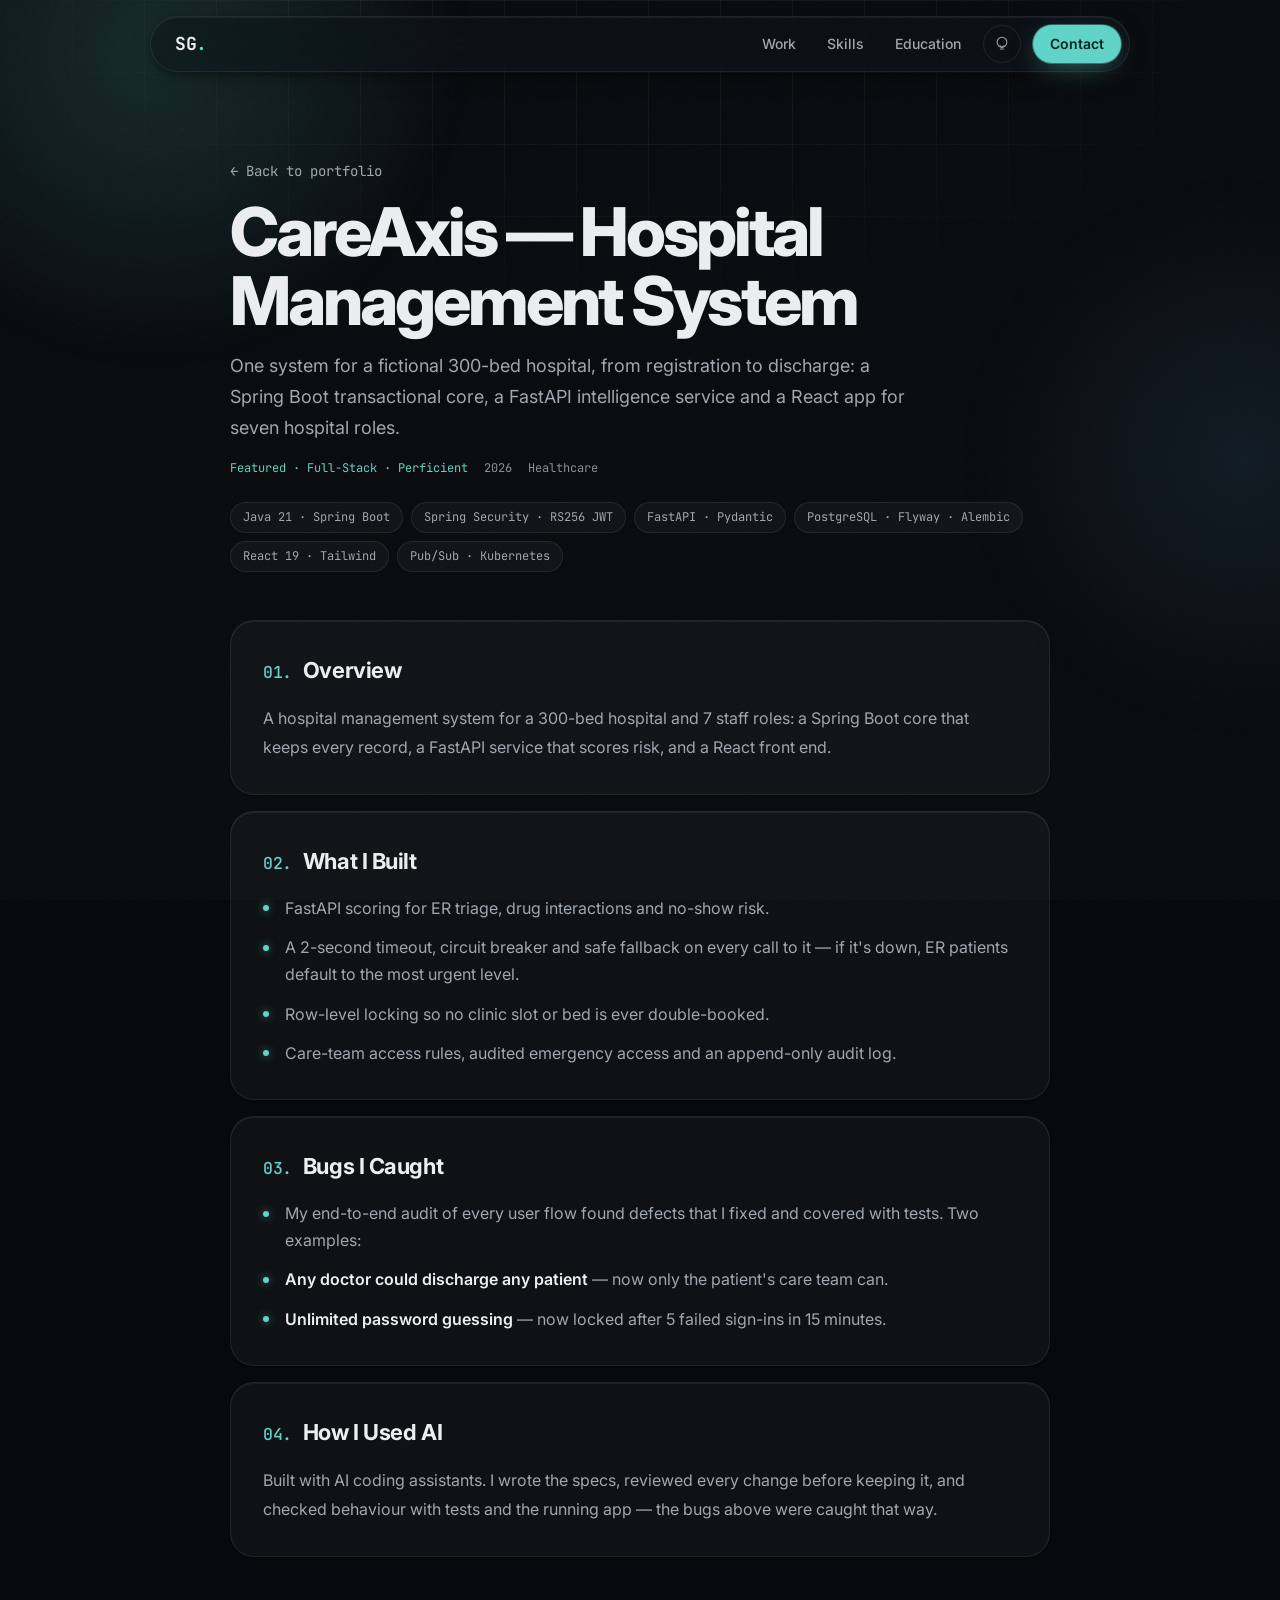
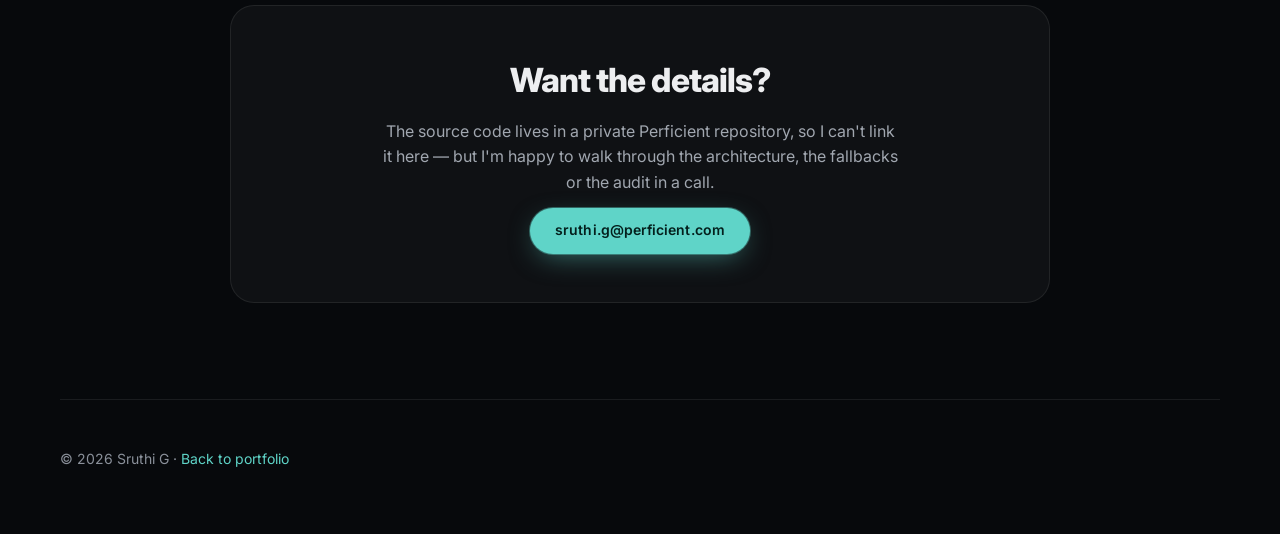
==== case-studies/careaxis.html @ d4acfead "Add files via upload" ====
<!DOCTYPE html>
<html lang="en">
<head>
  <meta charset="UTF-8" />
  <meta name="theme-color" content="#07090c" />
  <meta name="viewport" content="width=device-width, initial-scale=1.0" />
  <title>CareAxis Hospital Management System · Case Study · Sruthi G</title>
  <meta name="description" content="Case study: CareAxis, a hospital management system with a Spring Boot core, a FastAPI intelligence service and a React app for 7 hospital roles, built at Perficient." />
  <link rel="stylesheet" href="../style.css" />
  <link rel="icon" href="data:image/svg+xml,%3Csvg xmlns='http://www.w3.org/2000/svg' viewBox='0 0 64 64'%3E%3Crect width='64' height='64' rx='14' fill='%2307090c'/%3E%3Ctext x='50%25' y='56%25' text-anchor='middle' dominant-baseline='middle' font-family='monospace' font-weight='700' font-size='28' fill='%235fd4c8'%3ESG%3C/text%3E%3C/svg%3E" />
  <link rel="preconnect" href="https://fonts.googleapis.com" />
  <link rel="preconnect" href="https://fonts.gstatic.com" crossorigin />
  <link href="https://fonts.googleapis.com/css2?family=Inter:wght@400;500;600;700;800&family=JetBrains+Mono:wght@400;600&display=swap" rel="stylesheet" />
  <script>
    try {
      document.documentElement.dataset.theme = localStorage.getItem('theme') || 'dark';
    } catch (e) {
      document.documentElement.dataset.theme = 'dark';
    }
  </script>
</head>
<body>
  <a class="skip-link" href="#main">Skip to content</a>
  <div class="atmosphere" aria-hidden="true"><span class="shape shape-1"></span><span class="shape shape-2"></span><div class="grid-lines"></div></div>
  <div class="scroll-progress" id="scrollProgress"></div>
  <button class="to-top" id="toTop" aria-label="Back to top">↑</button>
  <header class="nav">
    <a class="nav-logo" href="../index.html">SG<span class="accent">.</span></a>
    <nav class="nav-links">
      <a href="../index.html#work">Work</a>
      <a href="../index.html#skills">Skills</a>
      <a href="../index.html#education">Education</a>
      <button class="theme-toggle" id="themeToggle" aria-label="Toggle light and dark mode" aria-pressed="false">
        <span class="halo" aria-hidden="true"></span>
        <svg class="bulb" viewBox="0 0 24 24" aria-hidden="true">
          <circle class="glass" cx="12" cy="9.5" r="6.5" />
          <path class="filament" d="M9.5 13.5c.2 1 .6 1.7 1 2.2h3c.4-.5.8-1.2 1-2.2" />
          <rect class="base" x="9.6" y="16" width="4.8" height="1.8" rx="0.6" />
          <rect class="base" x="9" y="18" width="6" height="1.6" rx="0.6" />
        </svg>
      </button>
      <a href="../index.html#contact" class="btn btn-sm btn-primary">Contact</a>
    </nav>
  </header>

  <section class="cs-hero">
    <a class="cs-back" href="../index.html#work">← Back to portfolio</a>
    <h1 class="cs-title">CareAxis — Hospital Management System</h1>
    <p class="cs-sub">
      One system for a fictional 300-bed hospital, from registration to
      discharge: a Spring Boot transactional core, a FastAPI intelligence
      service and a React app for seven hospital roles.
    </p>
    <div class="cs-meta">
      <span class="cs-tag">Featured · Full-Stack · Perficient</span>
      <span>2026</span>
      <span>Healthcare</span>
    </div>
    <ul class="cs-stack">
      <li>Java 21 · Spring Boot</li>
      <li>Spring Security · RS256 JWT</li>
      <li>FastAPI · Pydantic</li>
      <li>PostgreSQL · Flyway · Alembic</li>
      <li>React 19 · Tailwind</li>
      <li>Pub/Sub · Kubernetes</li>
    </ul>
  </section>

  <main class="cs-content" id="main">
    <section class="cs-section reveal">
      <h2><span class="num">01.</span> Overview</h2>
      <p>A hospital management system for a 300-bed hospital and 7 staff roles: a Spring Boot core that keeps every record, a FastAPI service that scores risk, and a React front end.</p>
    </section>
    <section class="cs-section reveal">
      <h2><span class="num">02.</span> What I Built</h2>
      <ul>
        <li>FastAPI scoring for ER triage, drug interactions and no-show risk.</li>
        <li>A 2-second timeout, circuit breaker and safe fallback on every call to it — if it's down, ER patients default to the most urgent level.</li>
        <li>Row-level locking so no clinic slot or bed is ever double-booked.</li>
        <li>Care-team access rules, audited emergency access and an append-only audit log.</li>
      </ul>
    </section>
    <section class="cs-section reveal">
      <h2><span class="num">03.</span> Bugs I Caught</h2>
      <ul>
        <li>My end-to-end audit of every user flow found defects that I fixed and covered with tests. Two examples:</li>
        <li><strong>Any doctor could discharge any patient</strong> — now only the patient's care team can.</li>
        <li><strong>Unlimited password guessing</strong> — now locked after 5 failed sign-ins in 15 minutes.</li>
      </ul>
    </section>
    <section class="cs-section reveal">
      <h2><span class="num">04.</span> How I Used AI</h2>
      <p>Built with AI coding assistants. I wrote the specs, reviewed every change before keeping it, and checked behaviour with tests and the running app — the bugs above were caught that way.</p>
    </section>

    <div class="cs-cta">
      <h3>Want the details?</h3>
      <p>The source code lives in a private Perficient repository, so I can't link it here — but I'm happy to walk through the architecture, the fallbacks or the audit in a call.</p>
      <a class="btn btn-primary" href="mailto:sruthi.g@perficient.com">sruthi.g@perficient.com</a>
    </div>
  </main>

  <footer class="footer">
    <p>© 2026 Sruthi G · <a href="../index.html">Back to portfolio</a></p>
  </footer>

  <script src="../script.js"></script>
</body>
</html>
---- style.css ----
/* ==========================================================================
   Sruthi G — Portfolio design system
   Dark-first premium theme; editorial light theme on the toggle.
   Sections: 1 tokens · 2 base · 3 atmosphere · 4 primitives (buttons, cards,
   badges) · 5 nav · 6 hero · 7 metrics · 8 bento (about) · 9 timeline ·
   10 featured project · 11 project showcases · 12 product mockups ·
   13 skills · 14 honors · 15 contact & footer · 16 case studies ·
   17 motion · 18 responsive · 19 accessibility
   ========================================================================== */

/* ---------- 1. Tokens ---------- */
:root{
  color-scheme: dark;

  /* Colour — dark (default) */
  --bg: #07090c;
  --bg-elev: #0d1117;
  --surface: rgba(255, 255, 255, 0.035);
  --surface-strong: rgba(255, 255, 255, 0.06);
  --surface-solid: #10151c;
  --border: rgba(255, 255, 255, 0.08);
  --border-strong: rgba(255, 255, 255, 0.14);
  --text: #edeef0;
  --muted: #a1a7b0;
  --subtle: #8a909a;
  --accent: #5fd4c8;
  --accent-rgb: 95, 212, 200;
  --accent-2: #8b9cff;
  --accent-2-rgb: 139, 156, 255;
  --accent-ink: #04201d;
  --ok: #4cc27e;
  --ok-rgb: 76, 194, 126;
  --warn: #f0a44b;
  --warn-rgb: 240, 164, 75;
  --danger: #ff7a7a;
  --nav-bg: rgba(13, 17, 23, 0.6);
  --shadow-sm: 0 1px 2px rgba(0, 0, 0, 0.4);
  --shadow-md: 0 8px 24px -8px rgba(0, 0, 0, 0.6), 0 2px 6px rgba(0, 0, 0, 0.3);
  --shadow-lg: 0 30px 60px -20px rgba(0, 0, 0, 0.7), 0 12px 24px -12px rgba(0, 0, 0, 0.5);
  --inner-highlight: inset 0 1px 0 rgba(255, 255, 255, 0.06);
  --noise-opacity: 0.045;

  /* Type */
  --font-sans: 'Inter', system-ui, -apple-system, 'Segoe UI', sans-serif;
  --font-mono: 'JetBrains Mono', ui-monospace, monospace;
  --fs-xs: 0.75rem;
  --fs-sm: 0.875rem;
  --fs-base: 1rem;
  --fs-md: 1.125rem;
  --fs-lg: 1.375rem;
  --fs-xl: clamp(1.6rem, 2.6vw, 2.1rem);
  --fs-2xl: clamp(2rem, 4vw, 3rem);
  --fs-display: clamp(3.4rem, 10vw, 7.5rem);

  /* Space (4px base) */
  --s-1: 0.25rem;
  --s-2: 0.5rem;
  --s-3: 0.75rem;
  --s-4: 1rem;
  --s-5: 1.5rem;
  --s-6: 2rem;
  --s-7: 3rem;
  --s-8: 4rem;
  --s-9: 6rem;
  --s-10: 8rem;

  /* Shape & motion */
  --r-sm: 10px;
  --r-md: 16px;
  --r-lg: 24px;
  --r-pill: 999px;
  --ease-out: cubic-bezier(0.16, 1, 0.3, 1);
  --dur: 0.5s;
  --container: 1160px;
}

html[data-theme='light']{
  color-scheme: light;
  --bg: #f7f5f0;
  --bg-elev: #efebe3;
  --surface: rgba(255, 253, 249, 0.72);
  --surface-strong: rgba(255, 253, 249, 0.92);
  --surface-solid: #fffdf9;
  --border: rgba(22, 24, 29, 0.1);
  --border-strong: rgba(22, 24, 29, 0.18);
  --text: #16181d;
  --muted: #565b65;
  --subtle: #5f646e;
  --accent: #0f6b6b;
  --accent-rgb: 15, 107, 107;
  --accent-2: #3d4f7a;
  --accent-2-rgb: 61, 79, 122;
  --accent-ink: #f7f5f0;
  --ok: #2e7d4f;
  --ok-rgb: 46, 125, 79;
  --warn: #b45309;
  --warn-rgb: 180, 83, 9;
  --danger: #b42318;
  --nav-bg: rgba(247, 245, 240, 0.72);
  --shadow-sm: 0 1px 2px rgba(22, 24, 29, 0.06);
  --shadow-md: 0 10px 30px -12px rgba(22, 24, 29, 0.18), 0 2px 6px rgba(22, 24, 29, 0.05);
  --shadow-lg: 0 30px 60px -24px rgba(22, 24, 29, 0.25), 0 10px 20px -10px rgba(22, 24, 29, 0.08);
  --inner-highlight: inset 0 1px 0 rgba(255, 255, 255, 0.7);
  --noise-opacity: 0.035;
}

/* ---------- 2. Base ---------- */
*,
*::before,
*::after{
  box-sizing: border-box;
  margin: 0;
  padding: 0;
}

html{
  scroll-behavior: smooth;
  scroll-padding-top: 96px;
  -webkit-text-size-adjust: 100%;
}

body{
  font-family: var(--font-sans);
  font-size: var(--fs-base);
  line-height: 1.6;
  color: var(--text);
  background: var(--bg);
  -webkit-font-smoothing: antialiased;
  text-rendering: optimizeLegibility;
  transition: background-color 0.4s ease, color 0.4s ease;
  overflow-x: hidden;
}

img,
svg{
  display: block;
  max-width: 100%;
}

a{
  color: var(--accent);
  text-decoration: none;
}

a:hover{
  text-decoration: underline;
  text-underline-offset: 3px;
}

strong{
  color: var(--text);
  font-weight: 600;
}

ul,
ol{
  list-style: none;
}

button{
  font: inherit;
  color: inherit;
}

::selection{
  background: rgba(var(--accent-rgb), 0.3);
  color: var(--text);
}

.container{
  width: min(100% - 2.5rem, var(--container));
  margin-inline: auto;
}

.accent{
  color: var(--accent);
}

/* ---------- 3. Atmosphere: floating shapes, grid, noise ---------- */
.atmosphere{
  position: fixed;
  inset: 0;
  z-index: -1;
  overflow: hidden;
  pointer-events: none;
}

.shape{
  position: absolute;
  border-radius: 50%;
  will-change: transform;
}

.shape-1{
  width: 52vmax;
  height: 52vmax;
  top: -22vmax;
  left: -14vmax;
  background: radial-gradient(circle, rgba(var(--accent-rgb), 0.16), transparent 68%);
  animation: float-a 28s ease-in-out infinite alternate;
}

.shape-2{
  width: 46vmax;
  height: 46vmax;
  top: 18%;
  right: -20vmax;
  background: radial-gradient(circle, rgba(var(--accent-2-rgb), 0.14), transparent 68%);
  animation: float-b 34s ease-in-out infinite alternate;
}

.shape-3{
  width: 40vmax;
  height: 40vmax;
  bottom: -20vmax;
  left: 30%;
  background: radial-gradient(circle, rgba(var(--accent-rgb), 0.08), transparent 68%);
  animation: float-a 40s ease-in-out infinite alternate-reverse;
}

html[data-theme='light'] .shape-1{ background: radial-gradient(circle, rgba(var(--accent-rgb), 0.1), transparent 68%); }
html[data-theme='light'] .shape-2{ background: radial-gradient(circle, rgba(var(--accent-2-rgb), 0.07), transparent 68%); }
html[data-theme='light'] .shape-3{ background: radial-gradient(circle, rgba(var(--accent-rgb), 0.05), transparent 68%); }

@keyframes float-a {
  to { transform: translate3d(6vmax, 5vmax, 0) scale(1.06); }
}

@keyframes float-b {
  to { transform: translate3d(-7vmax, 4vmax, 0) scale(0.95); }
}

.grid-lines{
  position: absolute;
  inset: 0;
  background-image:
    linear-gradient(to right, var(--border) 1px, transparent 1px),
    linear-gradient(to bottom, var(--border) 1px, transparent 1px);
  background-size: 72px 72px;
  mask-image: radial-gradient(ellipse 70% 50% at 50% 0%, #000 30%, transparent 75%);
  -webkit-mask-image: radial-gradient(ellipse 70% 50% at 50% 0%, #000 30%, transparent 75%);
  opacity: 0.6;
}

/* Fine film-grain noise: inline SVG, no network request */
body::after{
  content: '';
  position: fixed;
  inset: 0;
  z-index: 100;
  pointer-events: none;
  opacity: var(--noise-opacity);
  background-image: url("data:image/svg+xml,%3Csvg xmlns='http://www.w3.org/2000/svg' width='160' height='160'%3E%3Cfilter id='n'%3E%3CfeTurbulence type='fractalNoise' baseFrequency='0.9' numOctaves='3' stitchTiles='stitch'/%3E%3CfeColorMatrix values='0 0 0 0 0.5 0 0 0 0 0.5 0 0 0 0 0.5 0 0 0 1 0'/%3E%3C/filter%3E%3Crect width='100%25' height='100%25' filter='url(%23n)'/%3E%3C/svg%3E");
}

/* ---------- 4. Primitives ---------- */

/* Buttons */
.btn{
  --btn-bg: var(--surface);
  --btn-fg: var(--text);
  --btn-border: var(--border-strong);
  position: relative;
  display: inline-flex;
  align-items: center;
  justify-content: center;
  gap: var(--s-2);
  min-height: 46px;
  padding: 0 var(--s-5);
  border: 1px solid var(--btn-border);
  border-radius: var(--r-pill);
  background: var(--btn-bg);
  color: var(--btn-fg);
  font-size: var(--fs-sm);
  font-weight: 600;
  letter-spacing: 0.005em;
  box-shadow: var(--inner-highlight), var(--shadow-sm);
  cursor: pointer;
  transition: transform 0.25s var(--ease-out), background-color 0.25s, border-color 0.25s, box-shadow 0.25s;
  -webkit-backdrop-filter: blur(8px);
  backdrop-filter: blur(8px);
}

.btn:hover{
  text-decoration: none;
  transform: translateY(-1px);
  border-color: rgba(var(--accent-rgb), 0.5);
  box-shadow: var(--inner-highlight), 0 6px 20px -6px rgba(var(--accent-rgb), 0.35);
}

.btn:active{
  transform: translateY(0) scale(0.98);
}

.btn-primary{
  --btn-bg: var(--accent);
  --btn-fg: var(--accent-ink);
  --btn-border: transparent;
  box-shadow: 0 0 0 1px rgba(var(--accent-rgb), 0.4), 0 8px 28px -8px rgba(var(--accent-rgb), 0.55);
}

.btn-primary:hover{
  background: var(--accent);
  box-shadow: 0 0 0 1px rgba(var(--accent-rgb), 0.6), 0 12px 34px -8px rgba(var(--accent-rgb), 0.7);
}

.btn-ghost{
  --btn-bg: transparent;
  --btn-border: transparent;
  box-shadow: none;
  -webkit-backdrop-filter: none;
  backdrop-filter: none;
}

.btn-ghost:hover{
  background: var(--surface);
  box-shadow: none;
}

.btn-sm{
  min-height: 38px;
  padding: 0 var(--s-4);
}

.btn .arrow{
  transition: transform 0.25s var(--ease-out);
}

.btn:hover .arrow{
  transform: translateX(3px);
}

/* Cards: glass surface + mouse-follow glow + hover lift */
.card{
  position: relative;
  isolation: isolate;
  background: var(--surface);
  border: 1px solid var(--border);
  border-radius: var(--r-lg);
  box-shadow: var(--inner-highlight), var(--shadow-md);
  -webkit-backdrop-filter: blur(14px) saturate(140%);
  backdrop-filter: blur(14px) saturate(140%);
  transition: transform 0.4s var(--ease-out), border-color 0.3s, box-shadow 0.4s var(--ease-out);
}

.card::before{
  /* mouse-follow glow (position set by script.js) */
  content: '';
  position: absolute;
  inset: 0;
  z-index: -1;
  border-radius: inherit;
  background: radial-gradient(420px circle at var(--mx, 50%) var(--my, -20%), rgba(var(--accent-rgb), 0.12), transparent 60%);
  opacity: 0;
  transition: opacity 0.35s ease;
  pointer-events: none;
}

.card:hover::before{
  opacity: 1;
}

.card.lift:hover{
  transform: translateY(-4px);
  border-color: var(--border-strong);
  box-shadow: var(--inner-highlight), var(--shadow-lg);
}

/* Eyebrows, badges, tags */
.eyebrow{
  display: inline-flex;
  align-items: center;
  gap: var(--s-2);
  font-family: var(--font-mono);
  font-size: var(--fs-xs);
  font-weight: 500;
  letter-spacing: 0.14em;
  text-transform: uppercase;
  color: var(--accent);
}

.badge{
  display: inline-flex;
  align-items: center;
  gap: var(--s-2);
  min-height: 34px;
  padding: 0 var(--s-4);
  border: 1px solid var(--border);
  border-radius: var(--r-pill);
  background: var(--surface);
  color: var(--muted);
  font-size: var(--fs-sm);
  box-shadow: var(--inner-highlight);
  -webkit-backdrop-filter: blur(10px);
  backdrop-filter: blur(10px);
  transition: border-color 0.25s, color 0.25s, transform 0.25s var(--ease-out);
}

.badge:hover{
  border-color: rgba(var(--accent-rgb), 0.45);
  color: var(--text);
  transform: translateY(-1px);
}

.badge svg{
  width: 15px;
  height: 15px;
  color: var(--accent);
  flex: none;
}

.badge strong{
  font-weight: 600;
}

.tag-list{
  display: flex;
  flex-wrap: wrap;
  gap: var(--s-2);
}

.tag{
  padding: 0.3rem 0.7rem;
  border-radius: var(--r-pill);
  background: var(--surface-strong);
  border: 1px solid var(--border);
  color: var(--muted);
  font-family: var(--font-mono);
  font-size: var(--fs-xs);
}

/* Section scaffolding + dividers */
.section{
  position: relative;
  padding-block: var(--s-10);
}

.section + .section::before{
  /* hairline divider with a soft glow at the centre */
  content: '';
  position: absolute;
  top: 0;
  left: 50%;
  width: min(100% - 2.5rem, var(--container));
  height: 1px;
  transform: translateX(-50%);
  background: linear-gradient(90deg, transparent, var(--border-strong) 20%, rgba(var(--accent-rgb), 0.5) 50%, var(--border-strong) 80%, transparent);
}

.section-head{
  display: flex;
  flex-direction: column;
  gap: var(--s-3);
  max-width: 640px;
  margin-bottom: var(--s-8);
}

.section-title{
  font-size: var(--fs-2xl);
  font-weight: 700;
  line-height: 1.1;
  letter-spacing: -0.03em;
}

.num{
  font-family: var(--font-mono);
  color: var(--accent);
  font-size: 0.75em;
  font-weight: 500;
  margin-right: 0.4em;
}

/* ---------- 5. Navigation: floating glass pill ---------- */
.scroll-progress{
  position: fixed;
  top: 0;
  left: 0;
  right: 0;
  z-index: 60;
  height: 2px;
  background: linear-gradient(90deg, var(--accent), var(--accent-2));
  transform: scaleX(0);
  transform-origin: 0 50%;
}

.nav{
  position: fixed;
  top: var(--s-4);
  left: 50%;
  z-index: 50;
  width: min(100% - 1.5rem, 980px);
  transform: translateX(-50%);
  display: flex;
  align-items: center;
  justify-content: space-between;
  gap: var(--s-4);
  padding: var(--s-2) var(--s-2) var(--s-2) var(--s-5);
  border: 1px solid var(--border);
  border-radius: var(--r-pill);
  background: var(--nav-bg);
  box-shadow: var(--inner-highlight), var(--shadow-md);
  -webkit-backdrop-filter: blur(18px) saturate(160%);
  backdrop-filter: blur(18px) saturate(160%);
  transition: background-color 0.3s, box-shadow 0.3s, border-color 0.3s;
}

.nav.scrolled{
  border-color: var(--border-strong);
  box-shadow: var(--inner-highlight), var(--shadow-lg);
}

.nav-logo{
  font-family: var(--font-mono);
  font-weight: 700;
  font-size: var(--fs-md);
  color: var(--text);
  letter-spacing: -0.02em;
}

.nav-logo:hover{
  text-decoration: none;
}

.nav-links{
  display: flex;
  align-items: center;
  gap: var(--s-1);
}

.nav-links > a:not(.btn){
  position: relative;
  padding: 0.45rem 0.85rem;
  border-radius: var(--r-pill);
  color: var(--muted);
  font-size: var(--fs-sm);
  font-weight: 500;
  transition: color 0.2s, background-color 0.2s;
}

.nav-links > a:not(.btn):hover{
  color: var(--text);
  background: var(--surface-strong);
  text-decoration: none;
}

.nav-links > a.active{
  color: var(--text);
  background: rgba(var(--accent-rgb), 0.12);
  box-shadow: inset 0 0 0 1px rgba(var(--accent-rgb), 0.3);
}

.nav-links .btn{
  margin-left: var(--s-2);
}

/* Theme toggle (light bulb) */
.theme-toggle{
  position: relative;
  width: 38px;
  height: 38px;
  display: grid;
  place-items: center;
  border: 1px solid var(--border);
  border-radius: 50%;
  background: transparent;
  color: var(--muted);
  cursor: pointer;
  margin-left: var(--s-1);
  transition: border-color 0.3s, color 0.3s;
}

.theme-toggle:hover{
  border-color: var(--accent);
  color: var(--accent);
}

.theme-toggle .halo{
  position: absolute;
  inset: -8px;
  border-radius: 50%;
  background: radial-gradient(circle, rgba(255, 214, 90, 0.5), transparent 65%);
  opacity: 0;
  transform: scale(0.55);
  transition: opacity 0.4s, transform 0.4s;
  pointer-events: none;
}

html[data-theme='light'] .theme-toggle .halo{
  opacity: 0.8;
  transform: scale(1);
}

.theme-toggle svg{
  position: relative;
  width: 18px;
  height: 18px;
}

.bulb .glass{
  fill: transparent;
  stroke: currentColor;
  stroke-width: 1.4;
}

.bulb .filament{
  fill: none;
  stroke: currentColor;
  stroke-width: 1.3;
  stroke-linecap: round;
  opacity: 0.7;
}

.bulb .base{
  fill: currentColor;
  opacity: 0.7;
}

html[data-theme='light'] .bulb .glass{
  fill: rgba(255, 221, 120, 0.3);
  stroke: #c98a00;
}

html[data-theme='light'] .bulb .filament,
html[data-theme='light'] .bulb .base{
  stroke: #c98a00;
  fill: #c98a00;
  opacity: 1;
}

html[data-theme='light'] .bulb .filament{
  fill: none;
}

/* ---------- 6. Hero ---------- */
.hero{
  position: relative;
  min-height: 100svh;
  display: flex;
  flex-direction: column;
  justify-content: center;
  padding-top: 9rem;
  padding-bottom: var(--s-8);
}

.hero-inner{
  display: flex;
  flex-direction: column;
  align-items: flex-start;
  gap: var(--s-5);
}

.status-chip{
  display: inline-flex;
  align-items: center;
  gap: var(--s-3);
  padding: 0.4rem 1rem 0.4rem 0.75rem;
  border: 1px solid var(--border);
  border-radius: var(--r-pill);
  background: var(--surface);
  color: var(--muted);
  font-size: var(--fs-sm);
  box-shadow: var(--inner-highlight);
  -webkit-backdrop-filter: blur(10px);
  backdrop-filter: blur(10px);
}

.status-chip strong{
  font-weight: 500;
}

.status-dot{
  position: relative;
  width: 8px;
  height: 8px;
  border-radius: 50%;
  background: var(--ok);
  box-shadow: 0 0 0 0 rgba(var(--ok-rgb), 0.6);
  animation: ping 2s ease-out 3;
}

@keyframes ping {
  0% { box-shadow: 0 0 0 0 rgba(var(--ok-rgb), 0.55); }
  80%, 100% { box-shadow: 0 0 0 10px rgba(var(--ok-rgb), 0); }
}

.hero-name{
  font-size: var(--fs-display);
  font-weight: 800;
  line-height: 0.92;
  letter-spacing: -0.055em;
  background: linear-gradient(180deg, var(--text) 30%, rgba(var(--accent-rgb), 0.85) 120%);
  -webkit-background-clip: text;
  background-clip: text;
  color: transparent;
  padding-bottom: 0.06em;
}

.hero-name .accent{
  color: var(--accent);
  -webkit-text-fill-color: var(--accent);
}

.hero-tagline{
  font-size: clamp(1.25rem, 2.6vw, 1.85rem);
  font-weight: 500;
  letter-spacing: -0.02em;
  color: var(--muted);
}

.hero-tagline .sep{
  color: rgba(var(--accent-rgb), 0.7);
  margin-inline: 0.35em;
}

.hero-desc{
  max-width: 640px;
  color: var(--muted);
  font-size: var(--fs-md);
  line-height: 1.7;
}

.hero-actions{
  display: flex;
  flex-wrap: wrap;
  gap: var(--s-3);
  margin-top: var(--s-2);
}

.hero-badges{
  display: flex;
  flex-wrap: wrap;
  gap: var(--s-2);
  margin-top: var(--s-5);
}

/* Tech marquee */

@keyframes marquee {
  to { transform: translateX(-50%); }
}

/* ---------- 7. Metrics ---------- */

/* ---------- 8. Bento (About) ---------- */

.card-title{
  font-size: var(--fs-lg);
  font-weight: 700;
  letter-spacing: -0.02em;
  line-height: 1.25;
}

.card-text{
  color: var(--muted);
  font-size: var(--fs-sm);
}

.big-stat{
  font-size: 2.75rem;
  font-weight: 800;
  letter-spacing: -0.04em;
  line-height: 1;
  color: var(--accent);
}

/* ---------- 9. Experience timeline ---------- */

.role-title{
  font-size: var(--fs-lg);
  font-weight: 700;
  letter-spacing: -0.02em;
  line-height: 1.3;
}

.company{
  color: var(--accent);
}

.job-period{
  font-family: var(--font-mono);
  font-size: var(--fs-sm);
  color: var(--subtle);
}

/* ---------- 10. Featured project (KitchenKart) ---------- */
.featured{
  display: grid;
  grid-template-columns: minmax(0, 5fr) minmax(0, 7fr);
  gap: var(--s-7);
  align-items: center;
  padding: var(--s-7);
  overflow: hidden;
  border-radius: 32px;
}

.featured::after{
  /* ambient glow behind the mockup */
  content: '';
  position: absolute;
  right: -10%;
  top: -20%;
  width: 70%;
  height: 140%;
  z-index: -2;
  background: radial-gradient(closest-side, rgba(var(--accent-rgb), 0.18), transparent);
  pointer-events: none;
}

.featured-copy{
  display: flex;
  flex-direction: column;
  gap: var(--s-4);
}

.featured-title{
  font-size: clamp(2rem, 4vw, 2.9rem);
  font-weight: 800;
  line-height: 1.05;
  letter-spacing: -0.04em;
}

.featured-desc{
  color: var(--muted);
  font-size: var(--fs-md);
  line-height: 1.7;
}

.project-actions{
  display: flex;
  flex-wrap: wrap;
  align-items: center;
  gap: var(--s-3) var(--s-4);
}

.private-note{
  display: inline-flex;
  align-items: center;
  gap: var(--s-2);
  color: var(--subtle);
  font-size: var(--fs-sm);
}

.private-note svg{
  width: 14px;
  height: 14px;
}

/* ---------- 11. Project showcases (alternating) ---------- */

.project-title{
  font-size: var(--fs-xl);
  font-weight: 700;
  line-height: 1.15;
  letter-spacing: -0.03em;
}

.project-desc{
  color: var(--muted);
  line-height: 1.75;
}

.check-list{
  display: grid;
  gap: var(--s-2);
}

.check-list li{
  position: relative;
  padding-left: 1.6rem;
  color: var(--muted);
  font-size: var(--fs-sm);
}

.check-list li::before{
  content: '';
  position: absolute;
  left: 0;
  top: 0.35em;
  width: 14px;
  height: 14px;
  border-radius: 50%;
  background: rgba(var(--accent-rgb), 0.14) url("data:image/svg+xml,%3Csvg xmlns='http://www.w3.org/2000/svg' viewBox='0 0 16 16'%3E%3Cpath d='M4 8.5l2.5 2.5L12 5.5' fill='none' stroke='%235fd4c8' stroke-width='2' stroke-linecap='round' stroke-linejoin='round'/%3E%3C/svg%3E") center / 10px no-repeat;
}

html[data-theme='light'] .check-list li::before{
  background-image: url("data:image/svg+xml,%3Csvg xmlns='http://www.w3.org/2000/svg' viewBox='0 0 16 16'%3E%3Cpath d='M4 8.5l2.5 2.5L12 5.5' fill='none' stroke='%230f6b6b' stroke-width='2' stroke-linecap='round' stroke-linejoin='round'/%3E%3C/svg%3E");
}

.text-link{
  display: inline-flex;
  align-items: center;
  gap: var(--s-1);
  font-weight: 600;
  font-size: var(--fs-sm);
}

.text-link .arrow{
  transition: transform 0.25s var(--ease-out);
}

.text-link:hover .arrow{
  transform: translateX(3px);
}

.showcase-visual{
  position: relative;
  perspective: 1200px;
}

.showcase-visual::before{
  content: '';
  position: absolute;
  inset: 10% 5%;
  z-index: -1;
  border-radius: 50%;
  background: radial-gradient(closest-side, rgba(var(--accent-2-rgb), 0.18), transparent);
  filter: blur(10px);
}

/* ---------- 12. Product-style mockups (pure HTML/CSS, no images) ---------- */
.window{
  position: relative;
  border-radius: var(--r-md);
  border: 1px solid var(--border-strong);
  background: var(--surface-solid);
  box-shadow: var(--shadow-lg), 0 0 0 1px rgba(0, 0, 0, 0.2);
  overflow: hidden;
  transition: transform 0.6s var(--ease-out), box-shadow 0.6s var(--ease-out);
  transform: rotateX(4deg) rotateY(-6deg);
  transform-style: preserve-3d;
}

.featured:hover .window{
  transform: rotateX(0) rotateY(0) translateY(-6px);
}

.featured .window{
  transform: rotateX(3deg) rotateY(-8deg);
}

.window-bar{
  display: flex;
  align-items: center;
  gap: var(--s-2);
  padding: 0.6rem 0.9rem;
  border-bottom: 1px solid var(--border);
  background: var(--surface);
}

.window-dots{
  display: flex;
  gap: 6px;
}

.window-dots span{
  width: 10px;
  height: 10px;
  border-radius: 50%;
  background: var(--border-strong);
}

.window-dots span:nth-child(1){ background: #ff5f57; }
.window-dots span:nth-child(2){ background: #febc2e; }
.window-dots span:nth-child(3){ background: #28c840; }

.window-url{
  flex: 1;
  margin-inline: var(--s-4);
  padding: 0.2rem 0.75rem;
  border-radius: var(--r-pill);
  background: var(--surface-strong);
  color: var(--subtle);
  font-family: var(--font-mono);
  font-size: 0.7rem;
  text-align: center;
  white-space: nowrap;
  overflow: hidden;
  text-overflow: ellipsis;
}

.window-body{
  padding: var(--s-4);
  font-size: 0.72rem;
  color: var(--muted);
}

.ui-row{
  display: flex;
  align-items: center;
  justify-content: space-between;
  gap: var(--s-3);
}

.ui-logo{
  font-weight: 800;
  font-size: 0.85rem;
  color: var(--text);
  letter-spacing: -0.02em;
}

.ui-search{
  flex: 1;
  max-width: 220px;
  height: 26px;
  border-radius: var(--r-pill);
  background: var(--surface-strong);
  border: 1px solid var(--border);
  display: flex;
  align-items: center;
  padding-inline: 0.7rem;
  color: var(--subtle);
}

.ui-pill{
  display: inline-flex;
  align-items: center;
  gap: 4px;
  padding: 0.15rem 0.55rem;
  border-radius: var(--r-pill);
  background: rgba(var(--accent-rgb), 0.14);
  color: var(--accent);
  font-weight: 600;
  white-space: nowrap;
}

.ui-pill.warn{ background: rgba(var(--warn-rgb), 0.16); color: var(--warn); }
.ui-pill.ok{ background: rgba(var(--ok-rgb), 0.16); color: var(--ok); }
.ui-pill.danger{ background: rgba(255, 122, 122, 0.16); color: var(--danger); }

.ui-products{
  display: grid;
  grid-template-columns: repeat(3, minmax(0, 1fr));
  gap: var(--s-3);
  margin-top: var(--s-4);
}

.ui-product{
  border: 1px solid var(--border);
  border-radius: 12px;
  padding: var(--s-2);
  background: var(--surface);
}

.ui-img{
  aspect-ratio: 4 / 3;
  border-radius: 8px;
  background:
    radial-gradient(circle at 50% 60%, rgba(var(--accent-rgb), 0.35), transparent 55%),
    linear-gradient(160deg, var(--surface-strong), transparent);
  display: grid;
  place-items: center;
}

.ui-img svg{
  width: 42%;
  color: var(--text);
  opacity: 0.85;
}

.ui-name{
  margin-top: var(--s-2);
  color: var(--text);
  font-weight: 600;
  font-size: 0.7rem;
}

.ui-price{
  display: flex;
  align-items: baseline;
  gap: 6px;
  margin-top: 2px;
}

.ui-price b{
  color: var(--text);
  font-size: 0.78rem;
}

.ui-price s{
  color: var(--subtle);
}

.ui-btn{
  margin-top: var(--s-2);
  height: 22px;
  border-radius: 6px;
  background: var(--accent);
  color: var(--accent-ink);
  display: grid;
  place-items: center;
  font-weight: 700;
  font-size: 0.65rem;
}

.ui-float{
  /* floating glass toast that overlaps the window */
  position: absolute;
  z-index: 2;
  padding: var(--s-3) var(--s-4);
  border-radius: 14px;
  border: 1px solid var(--border-strong);
  background: var(--nav-bg);
  box-shadow: var(--shadow-lg);
  -webkit-backdrop-filter: blur(16px);
  backdrop-filter: blur(16px);
  font-size: 0.72rem;
  color: var(--muted);
  animation: bob 6s ease-in-out infinite;
}

.ui-float b{
  display: block;
  color: var(--text);
  font-size: 0.8rem;
}

.ui-float.f1{ right: -18px; bottom: 28px; }
.ui-float.f2{ left: -22px; top: 70px; animation-delay: -3s; }

@keyframes bob {
  50% { transform: translateY(-8px); }
}

.ui-table{
  display: grid;
  gap: 6px;
  margin-top: var(--s-3);
}

.ui-tr{
  display: grid;
  grid-template-columns: 34px minmax(0, 1.5fr) minmax(0, 1fr) auto;
  align-items: center;
  gap: var(--s-3);
  padding: 0.5rem 0.6rem;
  border-radius: 8px;
  border: 1px solid var(--border);
  background: var(--surface);
}

.ui-tr .lvl{
  width: 28px;
  height: 22px;
  border-radius: 6px;
  display: grid;
  place-items: center;
  font-weight: 800;
  color: #fff;
}

.lvl-1{ background: #c2410c; }
.lvl-2{ background: #b45309; }
.lvl-3{ background: #a16207; }
.lvl-4{ background: #15803d; }

.ui-tr b{
  color: var(--text);
  font-weight: 600;
}

.ui-chart{
  margin-top: var(--s-3);
  border-radius: 10px;
  border: 1px solid var(--border);
  background: var(--surface);
  padding: var(--s-3);
}

.ui-kpis{
  display: grid;
  grid-template-columns: repeat(3, minmax(0, 1fr));
  gap: var(--s-2);
  margin-top: var(--s-3);
}

.ui-kpi{
  padding: 0.5rem 0.6rem;
  border-radius: 8px;
  border: 1px solid var(--border);
  background: var(--surface);
}

.ui-kpi b{
  display: block;
  color: var(--text);
  font-size: 0.95rem;
  letter-spacing: -0.02em;
}

.ui-frame{
  position: relative;
  aspect-ratio: 16 / 9;
  border-radius: 10px;
  overflow: hidden;
  background: linear-gradient(180deg, #1c2733, #2a3a2f);
}

.ui-frame svg{
  width: 100%;
  height: 100%;
}

.ui-frame .rec{
  position: absolute;
  top: 8px;
  left: 10px;
  display: flex;
  align-items: center;
  gap: 5px;
  color: #fff;
  font-family: var(--font-mono);
  font-size: 0.6rem;
}

.ui-frame .rec i{
  width: 7px;
  height: 7px;
  border-radius: 50%;
  background: #ff5f57;
}

/* ---------- 13. Skills: interactive grid ---------- */

/* ---------- 14. Honors (bento) ---------- */

/* ---------- 15. Contact & footer ---------- */
.contact-card{
  position: relative;
  overflow: hidden;
  padding: var(--s-9) var(--s-6);
  text-align: center;
  display: flex;
  flex-direction: column;
  align-items: center;
  gap: var(--s-4);
  border-radius: 32px;
}

.contact-card::after{
  content: '';
  position: absolute;
  inset: auto -20% -60% -20%;
  height: 120%;
  z-index: -2;
  background: radial-gradient(closest-side, rgba(var(--accent-rgb), 0.22), transparent);
  pointer-events: none;
}

.contact-big{
  font-size: clamp(2.2rem, 5.5vw, 4rem);
  font-weight: 800;
  line-height: 1.02;
  letter-spacing: -0.045em;
  max-width: 14ch;
}

.contact-text{
  max-width: 520px;
  color: var(--muted);
  font-size: var(--fs-md);
}

.contact-actions{
  display: flex;
  flex-wrap: wrap;
  justify-content: center;
  gap: var(--s-3);
  margin-top: var(--s-3);
}

.footer{
  display: flex;
  flex-wrap: wrap;
  align-items: center;
  justify-content: space-between;
  gap: var(--s-4);
  width: min(100% - 2.5rem, var(--container));
  margin: 0 auto;
  padding: var(--s-7) 0 var(--s-8);
  border-top: 1px solid var(--border);
  color: var(--subtle);
  font-size: var(--fs-sm);
}

.footer-links{
  display: flex;
  gap: var(--s-5);
}

.footer-links a{
  color: var(--muted);
}

.footer-links a:hover{
  color: var(--accent);
}

.to-top{
  position: fixed;
  right: var(--s-5);
  bottom: var(--s-5);
  z-index: 40;
  width: 44px;
  height: 44px;
  border-radius: 50%;
  border: 1px solid var(--border-strong);
  background: var(--nav-bg);
  color: var(--text);
  cursor: pointer;
  box-shadow: var(--shadow-md);
  -webkit-backdrop-filter: blur(12px);
  backdrop-filter: blur(12px);
  opacity: 0;
  transform: translateY(12px);
  pointer-events: none;
  transition: opacity 0.3s, transform 0.3s var(--ease-out), border-color 0.2s;
}

.to-top.show{
  opacity: 1;
  transform: none;
  pointer-events: auto;
}

.to-top:hover{
  border-color: var(--accent);
  color: var(--accent);
}

/* ---------- 16. Case-study pages (shared stylesheet) ---------- */
.cs-hero{
  width: min(100% - 2.5rem, 820px);
  margin: 0 auto;
  padding: 10rem 0 var(--s-7);
  display: flex;
  flex-direction: column;
  align-items: flex-start;
  gap: var(--s-4);
}

.cs-back{
  font-family: var(--font-mono);
  font-size: var(--fs-sm);
  color: var(--muted);
}

.cs-back:hover{
  color: var(--accent);
}

.cs-title{
  font-size: clamp(2.4rem, 6vw, 4.2rem);
  font-weight: 800;
  line-height: 1.02;
  letter-spacing: -0.045em;
}

.cs-sub{
  color: var(--muted);
  font-size: var(--fs-md);
  line-height: 1.7;
  max-width: 680px;
}

.cs-meta{
  display: flex;
  flex-wrap: wrap;
  gap: var(--s-2) var(--s-4);
  font-family: var(--font-mono);
  font-size: var(--fs-xs);
  color: var(--subtle);
}

.cs-tag{
  color: var(--accent);
}

.cs-stack{
  display: flex;
  flex-wrap: wrap;
  gap: var(--s-2);
  margin-top: var(--s-2);
}

.cs-stack li{
  padding: 0.3rem 0.75rem;
  border-radius: var(--r-pill);
  border: 1px solid var(--border);
  background: var(--surface);
  font-family: var(--font-mono);
  font-size: var(--fs-xs);
  color: var(--muted);
}

.cs-content{
  display: block;
  width: min(100% - 2.5rem, 820px);
  margin: 0 auto;
  padding-bottom: var(--s-9);
}

.cs-section{
  padding: var(--s-6);
  margin-bottom: var(--s-4);
  border: 1px solid var(--border);
  border-radius: var(--r-lg);
  background: var(--surface);
  box-shadow: var(--inner-highlight), var(--shadow-sm);
}

.cs-section h2{
  font-size: var(--fs-lg);
  font-weight: 700;
  letter-spacing: -0.02em;
  margin-bottom: var(--s-4);
}

.cs-section p{
  color: var(--muted);
  line-height: 1.8;
}

.cs-section p + p,
.cs-section p + ul,
.cs-section ul + p{
  margin-top: var(--s-4);
}

.cs-section ul{
  display: grid;
  gap: var(--s-3);
}

.cs-section li{
  position: relative;
  padding-left: 1.4rem;
  color: var(--muted);
  line-height: 1.7;
}

.cs-section li::before{
  content: '';
  position: absolute;
  left: 0;
  top: 0.65em;
  width: 6px;
  height: 6px;
  border-radius: 50%;
  background: var(--accent);
  box-shadow: 0 0 10px rgba(var(--accent-rgb), 0.6);
}

.cs-section code{
  font-family: var(--font-mono);
  font-size: 0.88em;
  padding: 0.1em 0.4em;
  border-radius: 6px;
  background: var(--surface-strong);
  color: var(--text);
}

.cs-fact{
  margin-top: var(--s-4);
  padding: var(--s-4) var(--s-5);
  border-radius: var(--r-md);
  background: rgba(var(--accent-rgb), 0.08);
  border: 1px solid rgba(var(--accent-rgb), 0.25);
  color: var(--text);
  font-style: italic;
}

.cs-cta{
  margin-top: var(--s-7);
  padding: var(--s-7) var(--s-6);
  text-align: center;
  border-radius: var(--r-lg);
  border: 1px solid var(--border);
  background:
    radial-gradient(closest-side at 50% 120%, rgba(var(--accent-rgb), 0.2), transparent),
    var(--surface);
  display: flex;
  flex-direction: column;
  align-items: center;
  gap: var(--s-3);
}

.cs-cta h3{
  font-size: var(--fs-xl);
  font-weight: 800;
  letter-spacing: -0.03em;
}

.cs-cta p{
  color: var(--muted);
  max-width: 520px;
}

.cs-cta-links{
  display: flex;
  flex-wrap: wrap;
  justify-content: center;
  gap: var(--s-3);
  margin-top: var(--s-2);
}

/* ---------- 17. Motion ---------- */
.reveal{
  opacity: 0;
  transform: translateY(24px);
  transition: opacity 0.9s var(--ease-out), transform 0.9s var(--ease-out);
  transition-delay: var(--d, 0s);
}

.reveal.visible{
  opacity: 1;
  transform: none;
}

.card.lift.reveal.visible:hover{
  transform: translateY(-4px);
}

.hero-inner > *{
  animation: rise 0.9s var(--ease-out) both;
}

.hero-inner > :nth-child(2){ animation-delay: 0.08s; }
.hero-inner > :nth-child(3){ animation-delay: 0.16s; }
.hero-inner > :nth-child(4){ animation-delay: 0.24s; }
.hero-inner > :nth-child(5){ animation-delay: 0.32s; }
.hero-inner > :nth-child(6){ animation-delay: 0.4s; }

@keyframes rise {
  from { opacity: 0; transform: translateY(18px); }
}

html.is-hidden .shape,
html.is-hidden .ui-float {
  animation-play-state: paused;
}

/* ---------- 18. Responsive ---------- */
@media (max-width: 1024px) {
  .featured {
    grid-template-columns: minmax(0, 1fr);
  }
}

@media (max-width: 860px) {
  .nav-links > a:not(.btn){
    display: none;
  }

  .window,
  .featured .window{
    transform: none;
  }
}

@media (max-width: 640px) {
  .section{
    padding-block: var(--s-9);
  }

  .featured{
    padding: var(--s-5);
  }

  .ui-tr{
    grid-template-columns: 30px minmax(0, 1fr) auto;
  }

  .ui-tr > span:nth-child(3){
    display: none;
  }

  .ui-products{
    grid-template-columns: repeat(2, minmax(0, 1fr));
  }

  .ui-products .ui-product:nth-child(3){
    display: none;
  }

  .ui-float{
    display: none;
  }

  .nav{
    padding-left: var(--s-4);
  }

  .cs-section{
    padding: var(--s-5);
  }
}

/* ---------- 19. Accessibility ---------- */
:focus-visible{
  outline: 2px solid var(--accent);
  outline-offset: 3px;
  border-radius: 6px;
}

.skip-link{
  position: fixed;
  top: var(--s-3);
  left: var(--s-3);
  z-index: 200;
  padding: 0.6rem 1rem;
  border-radius: var(--r-sm);
  background: var(--accent);
  color: var(--accent-ink);
  font-weight: 600;
  transform: translateY(-200%);
  transition: transform 0.2s;
}

.skip-link:focus{
  transform: none;
}

@media (prefers-reduced-motion: reduce) {
  html{
    scroll-behavior: auto;
  }

  *,
  *::before,
  *::after{
    animation-duration: 0.01ms !important;
    animation-iteration-count: 1 !important;
    transition-duration: 0.01ms !important;
  }

  .reveal{
    opacity: 1;
    transform: none;
  }

  .window,
  .featured .window{
    transform: none;
  }
}

@media (prefers-reduced-transparency: reduce) {
  .card,
  .nav,
  .btn,
  .badge,
  .status-chip,
  .ui-float{
    -webkit-backdrop-filter: none;
    backdrop-filter: none;
    background: var(--surface-solid);
  }
}

/* Profile photo (About bento) */

/* ---------- Hero ID badge (lanyard + card) ---------- */
.id-badge{
  display: none;
}

@media (min-width: 1100px) {
  .hero{
    display: grid;
    grid-template-columns: minmax(0, 1fr) 300px;
    column-gap: var(--s-8);
    align-items: center;
  }

  .id-badge{
    display: flex;
    flex-direction: column;
    align-items: center;
    align-self: start;
    margin-top: -9rem;               /* hang from the very top of the page */
    transform-origin: 50% 0;
    will-change: translate, rotate;
    /* translate and rotate animate independently, like a real lanyard:
       the drop follows a spring curve, the swing a damped pendulum. */
    animation:
      badge-drop 1.9s var(--ease-fall) 0.3s both,
      badge-pendulum 2.8s var(--ease-swing) 0.45s both,
      badge-idle 8s ease-in-out 3.25s infinite;
  }

  .id-badge:hover{
    animation-play-state: running, running, paused;
  }
}

/* Physics-based easing curves (generated from spring / pendulum equations) */
:root{
  --ease-fall: linear(0, 0.0093, 0.0349, 0.0735, 0.1221, 0.1781, 0.2393, 0.3035, 0.3693, 0.435, 0.4995, 0.5618, 0.6212, 0.6771, 0.7291, 0.7769, 0.8203, 0.8594, 0.8941, 0.9246, 0.9511, 0.9737, 0.9927, 1.0085, 1.0212, 1.0312, 1.0387, 1.0441, 1.0477, 1.0497, 1.0503, 1.0498, 1.0484, 1.0463, 1.0436, 1.0406, 1.0373, 1.0339, 1.0305, 1.027, 1.0237, 1.0206, 1.0176, 1.0148, 1.0123, 1.01, 1.008, 1.0062, 1.0046, 1.0033, 1.0022, 1.0013, 1.0005, 0.9999, 0.9995, 0.9991, 0.9989, 0.9988, 0.9987, 0.9987, 0.9988, 0.9988, 0.9989, 0.9991, 0.9992, 0.9993, 0.9995, 0.9996, 0.9997, 0.9998, 0.9999, 0.9999, 1);
  --ease-swing: linear(0, 0.0353, 0.0977, 0.1842, 0.2914, 0.4152, 0.5513, 0.695, 0.8419, 0.9874, 1.1272, 1.2574, 1.3746, 1.4757, 1.5585, 1.6212, 1.6627, 1.6828, 1.6817, 1.6604, 1.6204, 1.5636, 1.4926, 1.41, 1.3189, 1.2223, 1.1235, 1.0254, 0.9311, 0.8432, 0.7641, 0.6958, 0.6397, 0.5971, 0.5686, 0.5545, 0.5543, 0.5675, 0.593, 0.6294, 0.6751, 0.7281, 0.7865, 0.8482, 0.9111, 0.9733, 1.0328, 1.088, 1.1374, 1.1797, 1.2142, 1.2401, 1.2571, 1.2653, 1.2649, 1.2565, 1.2408, 1.2188, 1.1915, 1.1603, 1.1263, 1.0909, 1.0552, 1.0205, 0.9878, 0.958, 0.932, 0.9101, 0.893, 0.8808, 0.8734, 0.8707, 0.8725, 0.8782, 0.8874, 0.8993, 0.9133, 0.9286, 0.9446, 0.9605, 0.9758, 0.9899, 1.0024, 1.0129, 1.0212, 1.0273, 1.031, 1.0325, 1.0321, 1.03, 1.0265, 1.0221, 1.0172, 1.0122, 1.0074, 1.0032, 1);
  --ease-wobble: linear(0, 0.2359, 0.4393, 0.6004, 0.7128, 0.7734, 0.7825, 0.7436, 0.6628, 0.5482, 0.4094, 0.2567, 0.1006, -0.0492, -0.1841, -0.297, -0.3828, -0.4384, -0.4629, -0.4572, -0.4243, -0.3683, -0.2947, -0.2093, -0.1185, -0.0283, 0.0557, 0.129, 0.188, 0.2302, 0.2545, 0.261, 0.251, 0.2266, 0.1906, 0.1463, 0.0975, 0.0474, -0.0005, -0.0435, -0.0793, -0.1065, -0.1242, -0.1322, -0.1311, -0.122, -0.1063, -0.0858, -0.0625, -0.038, -0.0144, 0.0071, 0.0253, 0.0392, 0.0487, 0.0535, 0.0541, 0.0509, 0.0449, 0.0368, 0.0277, 0.0183, 0.0096, 0.0021, -0.0038, -0.0079, -0.01, -0.0104, -0.0094, -0.0074, -0.0048, -0.0022, 0);
}

@keyframes badge-drop {
  /* enters from beyond the top-right corner and travels diagonally into place */
  from { translate: 45vw -110%; }
  to { translate: 0 0; }
}

@keyframes badge-pendulum {
  /* moving left, the card trails behind, so it starts tilted and swings to rest */
  from { rotate: -14deg; }
  to { rotate: 0deg; }
}

@keyframes badge-idle {
  0%, 100% { rotate: 0deg; }
  25% { rotate: 1.3deg; }
  75% { rotate: -1.3deg; }
}

/* The card swings a little on its clip when the strap catches */
@media (min-width: 1100px) {
  .id-card{
    transform-origin: 50% -12px;
    will-change: rotate;
    animation: card-wobble 1.8s var(--ease-wobble) 0.89s both;
  }
}

@keyframes card-wobble {
  from { rotate: 0deg; }
  to { rotate: 4.5deg; }
}

.lanyard{
  display: flex;
  flex-direction: column;
  align-items: center;
}

.strap{
  position: relative;
  width: 30px;
  height: 200px;
  overflow: hidden;
  border-radius: 0 0 4px 4px;
  background:
    repeating-linear-gradient(180deg, rgba(255, 255, 255, 0.06) 0 2px, transparent 2px 6px),
    linear-gradient(180deg, var(--accent-2), var(--accent));
  box-shadow: inset 2px 0 0 rgba(255, 255, 255, 0.15), inset -2px 0 0 rgba(0, 0, 0, 0.2), 0 6px 18px -6px rgba(var(--accent-rgb), 0.5);
}

.strap-text{
  position: absolute;
  left: 50%;
  top: 0;
  transform: translateX(-50%);
  writing-mode: vertical-rl;
  font-family: var(--font-mono);
  font-size: 9px;
  font-weight: 700;
  letter-spacing: 0.25em;
  color: rgba(4, 32, 29, 0.55);
  white-space: nowrap;
}

html[data-theme='light'] .strap-text{
  color: rgba(255, 255, 255, 0.6);
}

.clip{
  position: relative;
  width: 40px;
  height: 26px;
  margin-top: -2px;
  border-radius: 6px 6px 10px 10px;
  background: linear-gradient(180deg, #e9edf2, #9aa3ad 55%, #c9d0d8);
  box-shadow: inset 0 1px 0 rgba(255, 255, 255, 0.8), 0 4px 10px rgba(0, 0, 0, 0.35);
}

.clip-ring{
  position: absolute;
  left: 50%;
  bottom: -14px;
  width: 16px;
  height: 18px;
  transform: translateX(-50%);
  border: 3px solid #b8c0c9;
  border-top-color: #e9edf2;
  border-radius: 50%;
}

.id-card{
  position: relative;
  width: 280px;
  margin-top: 8px;
  padding: var(--s-6) var(--s-5) var(--s-5);
  border-radius: 22px;
  border: 1px solid var(--border-strong);
  background:
    radial-gradient(120% 60% at 50% 0%, rgba(var(--accent-rgb), 0.16), transparent 60%),
    var(--surface-solid);
  box-shadow: var(--inner-highlight), var(--shadow-lg), 0 0 60px -20px rgba(var(--accent-rgb), 0.45);
  display: flex;
  flex-direction: column;
  align-items: center;
  text-align: center;
  transition: transform 0.4s var(--ease-out), box-shadow 0.4s var(--ease-out);
}

.id-badge:hover .id-card{
  translate: 0 -4px;
  box-shadow: var(--inner-highlight), var(--shadow-lg), 0 0 80px -16px rgba(var(--accent-rgb), 0.6);
}

.id-slot{
  position: absolute;
  top: 12px;
  left: 50%;
  width: 44px;
  height: 8px;
  transform: translateX(-50%);
  border-radius: var(--r-pill);
  background: var(--bg);
  box-shadow: inset 0 1px 2px rgba(0, 0, 0, 0.5);
}

.id-head{
  width: 100%;
  display: flex;
  justify-content: space-between;
  align-items: center;
  margin-top: var(--s-2);
  padding-bottom: var(--s-3);
  border-bottom: 1px dashed var(--border-strong);
  font-family: var(--font-mono);
  font-size: 0.68rem;
  letter-spacing: 0.12em;
}

.id-org{
  font-weight: 700;
  color: var(--text);
}

.id-tag{
  color: var(--accent);
}

.id-photo{
  width: 148px;
  height: 148px;
  margin-top: var(--s-5);
  border-radius: 28px;
  object-fit: cover;
  border: 2px solid transparent;
  background: linear-gradient(135deg, var(--accent), var(--accent-2)) border-box;
  box-shadow: 0 14px 40px -14px rgba(var(--accent-rgb), 0.6);
}

.id-name{
  margin-top: var(--s-4);
  font-size: 1.35rem;
  font-weight: 800;
  letter-spacing: -0.03em;
}

.id-role{
  color: var(--muted);
  font-size: var(--fs-sm);
}

.id-fields{
  width: 100%;
  display: grid;
  gap: var(--s-2);
  margin-top: var(--s-4);
  padding-top: var(--s-4);
  border-top: 1px solid var(--border);
  font-size: 0.78rem;
  text-align: left;
}

.id-fields div{
  display: flex;
  justify-content: space-between;
  gap: var(--s-3);
}

.id-fields dt{
  font-family: var(--font-mono);
  font-size: 0.68rem;
  letter-spacing: 0.1em;
  text-transform: uppercase;
  color: var(--subtle);
}

.id-fields dd{
  color: var(--text);
  font-weight: 500;
}

.id-foot{
  width: 100%;
  display: flex;
  align-items: center;
  justify-content: space-between;
  margin-top: var(--s-4);
}

.id-barcode{
  width: 120px;
  height: 26px;
  border-radius: 3px;
  opacity: 0.75;
  background: repeating-linear-gradient(90deg,
    var(--text) 0 2px, transparent 2px 4px,
    var(--text) 4px 5px, transparent 5px 8px,
    var(--text) 8px 11px, transparent 11px 12px,
    var(--text) 12px 13px, transparent 13px 16px);
}

html.is-hidden .id-badge{
  animation-play-state: paused;
}

@media (prefers-reduced-motion: reduce) {
  .id-badge,
  .id-card{
    animation: none !important;
    translate: none;
    rotate: none;
  }
}

/* ==========================================================================
   Recruiter-first layout (featured systems, ML cards, compact experience,
   skills lines, other projects, education)
   ========================================================================== */
.context-line{
  font-family: var(--font-mono);
  font-size: var(--fs-xs);
  letter-spacing: 0.06em;
  color: var(--subtle);
}

.feature-list{
  display: grid;
  gap: var(--s-6);
}

.featured-flip .showcase-visual{
  order: -1;
}

.featured-flip .window{
  transform: rotateX(3deg) rotateY(8deg);
}

.illus{
  margin-left: auto;
  padding: 0.1rem 0.5rem;
  border-radius: var(--r-pill);
  border: 1px solid var(--border);
  color: var(--subtle);
  font-family: var(--font-mono);
  font-size: 0.62rem;
  letter-spacing: 0.06em;
  white-space: nowrap;
}

.ml-grid{
  display: grid;
  grid-template-columns: repeat(2, minmax(0, 1fr));
  gap: var(--s-5);
}

.ml-card{
  overflow: hidden;
  display: flex;
  flex-direction: column;
}

.ml-visual{
  padding: var(--s-5) var(--s-5) 0;
}

.ml-visual .window{
  transform: none;
}

.ml-card:hover .ml-visual .window{
  transform: translateY(-3px);
}

.ml-copy{
  display: flex;
  flex-direction: column;
  align-items: flex-start;
  gap: var(--s-3);
  padding: var(--s-5) var(--s-6) var(--s-6);
}

.exp-card{
  padding: var(--s-6) var(--s-7);
}

.exp-head{
  display: flex;
  flex-wrap: wrap;
  justify-content: space-between;
  align-items: baseline;
  gap: var(--s-2) var(--s-5);
  padding-bottom: var(--s-4);
  margin-bottom: var(--s-4);
  border-bottom: 1px solid var(--border);
}

.exp-sub{
  color: var(--muted);
  font-size: var(--fs-sm);
  margin-top: var(--s-1);
}

.exp-bullets{
  display: grid;
  gap: var(--s-3);
}

.exp-bullets li{
  position: relative;
  padding-left: 1.4rem;
  color: var(--muted);
  line-height: 1.7;
}

.exp-bullets li::before{
  content: '';
  position: absolute;
  left: 0;
  top: 0.68em;
  width: 6px;
  height: 6px;
  border-radius: 50%;
  background: var(--accent);
}

.exp-bullets a{
  font-weight: 600;
  text-decoration: underline;
  text-underline-offset: 3px;
}

.skills-lines{
  padding: var(--s-3) var(--s-6);
}

.skills-lines div{
  display: grid;
  grid-template-columns: 120px minmax(0, 1fr);
  gap: var(--s-4);
  padding: var(--s-4) 0;
  border-bottom: 1px solid var(--border);
}

.skills-lines div:last-child{
  border-bottom: 0;
}

.skills-lines dt{
  font-family: var(--font-mono);
  font-size: var(--fs-xs);
  letter-spacing: 0.12em;
  text-transform: uppercase;
  color: var(--accent);
  padding-top: 0.2em;
}

.skills-lines dd{
  color: var(--text);
  font-weight: 500;
}

.other-grid{
  display: grid;
  grid-template-columns: repeat(2, minmax(0, 1fr));
  gap: var(--s-4);
}

.mini-card{
  padding: var(--s-6);
  display: flex;
  flex-direction: column;
  align-items: flex-start;
  gap: var(--s-3);
}

.mini-title{
  font-size: var(--fs-lg);
  font-weight: 700;
  letter-spacing: -0.02em;
}

.edu-card{
  padding: var(--s-6) var(--s-7);
  display: grid;
  grid-template-columns: minmax(0, 1fr) minmax(0, 1.2fr);
  gap: var(--s-6);
  align-items: center;
}

.edu-degree{
  display: flex;
  align-items: center;
  gap: var(--s-5);
}

.honor-list{
  display: grid;
  gap: var(--s-3);
  padding-left: var(--s-6);
  border-left: 1px solid var(--border);
}

.honor-list li{
  color: var(--muted);
  font-size: var(--fs-sm);
  line-height: 1.6;
}

.id-year{
  font-family: var(--font-mono);
  font-size: 0.66rem;
  letter-spacing: 0.06em;
  color: var(--subtle);
}

@media (max-width: 1024px) {
  .featured-flip .showcase-visual{
    order: 0;
  }
}

@media (max-width: 860px) {
  .ml-grid,
  .other-grid,
  .edu-card{
    grid-template-columns: minmax(0, 1fr);
  }

  .honor-list{
    padding-left: 0;
    border-left: 0;
    padding-top: var(--s-5);
    border-top: 1px solid var(--border);
  }

  .featured-flip .window{
    transform: none;
  }
}

@media (max-width: 640px) {
  .exp-card,
  .edu-card,
  .skills-lines{
    padding-inline: var(--s-5);
  }

  .skills-lines div{
    grid-template-columns: minmax(0, 1fr);
    gap: var(--s-1);
  }

  .ml-copy{
    padding-inline: var(--s-5);
  }
}

/* WISE mockup + "Current" pill */
.now-pill {
  display: inline-block;
  margin-right: 0.5rem;
  padding: 0.05rem 0.5rem;
  border-radius: var(--r-pill);
  background: rgba(var(--ok-rgb), 0.15);
  color: var(--ok);
  font-weight: 700;
  letter-spacing: 0.08em;
  text-transform: uppercase;
}

.ui-bars {
  display: grid;
  gap: 6px;
  margin-top: var(--s-3);
  padding: var(--s-3);
  border-radius: 10px;
  border: 1px solid var(--border);
  background: var(--surface);
}

.ui-bar {
  display: grid;
  grid-template-columns: 48px minmax(0, 1fr) 34px;
  align-items: center;
  gap: var(--s-2);
}

.ui-bar i {
  height: 8px;
  border-radius: 4px;
  background: var(--surface-strong);
  overflow: hidden;
}

.ui-bar b {
  display: block;
  height: 100%;
  border-radius: 4px;
  background: linear-gradient(90deg, var(--accent), var(--accent-2));
}

.ui-bar b.warn {
  background: var(--warn);
}

.ui-bar em {
  font-style: normal;
  text-align: right;
  color: var(--text);
  font-weight: 600;
}

.ui-tr.ui-tr2 {
  grid-template-columns: minmax(0, 1fr) auto;
}

/* ML cards: equal-height mockups so the text below lines up across both cards */
.ml-visual .window-body {
  height: 260px;
  display: flex;
  flex-direction: column;
}

.ml-visual .ui-chart {
  flex: 1;
  min-height: 0;
  display: flex;
}

.ml-visual .ui-chart svg {
  width: 100%;
  height: 100%;
}

.ml-visual .ui-frame {
  flex: 1;
  min-height: 0;
  aspect-ratio: auto;
}

.ml-copy {
  flex: 1;
}

.ml-copy .text-link {
  margin-top: auto;
}

/* ==========================================================================
   Animations: 1) name reveal  2) badge follows the mouse  3) mockups come alive
   All of it is skipped for visitors who prefer reduced motion.
   ========================================================================== */

/* 1. Name reveal — letters rise one by one (split by script.js) */
.hero-name.split {
  animation: none;
}

.hero-name .ch {
  display: inline-block;
  background: inherit;
  -webkit-background-clip: text;
  background-clip: text;
  opacity: 0;
  transform: translateY(0.45em) rotate(4deg);
  filter: blur(6px);
  animation: letter-in 0.9s var(--ease-out) both;
  animation-delay: calc(0.25s + var(--i) * 55ms);
}

.hero-name .ch-space {
  width: 0.26em;
}

.hero-name .accent.ch {
  background: none;
  -webkit-background-clip: border-box;
  background-clip: border-box;
  color: var(--accent);
  -webkit-text-fill-color: var(--accent);
}

@keyframes letter-in {
  to { opacity: 1; transform: none; filter: blur(0); }
}

/* 2. Badge follows the mouse — the card tilts toward the pointer */
@media (min-width: 1100px) {
  .id-card {
    transform: perspective(900px) rotateX(var(--tilt-x, 0deg)) rotateY(var(--tilt-y, 0deg));
    transition: transform 0.5s var(--ease-out), box-shadow 0.4s var(--ease-out), translate 0.4s var(--ease-out);
  }

  .id-card::after {
    /* soft light sheen that moves with the tilt */
    content: '';
    position: absolute;
    inset: 0;
    border-radius: inherit;
    background: radial-gradient(260px circle at var(--sheen-x, 50%) var(--sheen-y, 0%), rgba(255, 255, 255, 0.10), transparent 60%);
    opacity: var(--sheen, 0);
    transition: opacity 0.4s;
    pointer-events: none;
  }
}

/* 3. Mockups come alive when their project scrolls into view */
/* WISE: allocation bars fill, then the alert and suggestion slide in */
.reveal .ui-bar b {
  transform: scaleX(0);
  transform-origin: 0 50%;
  transition: transform 1.1s var(--ease-out);
}
.reveal.visible .ui-bar b { transform: scaleX(1); }
.reveal.visible .ui-bar:nth-child(1) b { transition-delay: 0.35s; }
.reveal.visible .ui-bar:nth-child(2) b { transition-delay: 0.5s; }
.reveal.visible .ui-bar:nth-child(3) b { transition-delay: 0.6s; }
.reveal.visible .ui-bar:nth-child(4) b { transition-delay: 0.7s; }

.reveal .ui-table .ui-tr,
.reveal .ui-kpis .ui-kpi,
.reveal .ui-products .ui-product {
  opacity: 0;
  transform: translateY(10px);
  transition: opacity 0.6s var(--ease-out), transform 0.6s var(--ease-out);
}
.reveal.visible .ui-table .ui-tr,
.reveal.visible .ui-kpis .ui-kpi,
.reveal.visible .ui-products .ui-product {
  opacity: 1;
  transform: none;
}
.reveal.visible .ui-table .ui-tr:nth-child(1) { transition-delay: 0.9s; }
.reveal.visible .ui-table .ui-tr:nth-child(2) { transition-delay: 1.05s; }
.reveal.visible .ui-table .ui-tr:nth-child(3) { transition-delay: 1.2s; }
.reveal.visible .ui-table .ui-tr:nth-child(4) { transition-delay: 1.35s; }
.reveal.visible .ui-kpis .ui-kpi:nth-child(1) { transition-delay: 1.3s; }
.reveal.visible .ui-kpis .ui-kpi:nth-child(2) { transition-delay: 1.4s; }
.reveal.visible .ui-kpis .ui-kpi:nth-child(3) { transition-delay: 1.5s; }
.reveal.visible .ui-products .ui-product:nth-child(1) { transition-delay: 0.3s; }
.reveal.visible .ui-products .ui-product:nth-child(2) { transition-delay: 0.45s; }
.reveal.visible .ui-products .ui-product:nth-child(3) { transition-delay: 0.6s; }

/* CareAxis: ER queue rows slide in from the left, most urgent first */
.reveal .ui-tr .lvl { transition: transform 0.5s var(--ease-out); }
.reveal:not(.visible) .ui-table .ui-tr { transform: translateX(-14px); }

/* KitchenKart: cart pill pops when its count ticks up (script.js) */
.ui-pill.bump { animation: bump 0.35s var(--ease-out); }
@keyframes bump {
  40% { transform: scale(1.18); }
}

/* KitchenKart: floating toasts arrive after the products */
.reveal .ui-float { opacity: 0; transition: opacity 0.6s var(--ease-out) 1.4s; }
.reveal.visible .ui-float { opacity: 1; }
.reveal.visible .ui-float.f2 { transition-delay: 1.9s; }

/* Sepsis: the risk curve draws itself, then the HIGH marker appears */
.reveal .ui-chart path:first-of-type {
  stroke-dasharray: 1000;
  stroke-dashoffset: 1000;
  transition: stroke-dashoffset 1.8s var(--ease-out) 0.3s;
}
.reveal.visible .ui-chart path:first-of-type { stroke-dashoffset: 0; }
.reveal .ui-chart path:nth-of-type(2),
.reveal .ui-chart circle {
  opacity: 0;
  transition: opacity 0.5s ease 1.6s;
}
.reveal.visible .ui-chart path:nth-of-type(2),
.reveal.visible .ui-chart circle { opacity: 1; }

/* Fall detection: the detection box locks on, then the FALL tag blinks in */
.reveal .ui-frame svg rect,
.reveal .ui-frame svg text {
  opacity: 0;
  transition: opacity 0.4s ease 0.8s;
}
.reveal.visible .ui-frame svg rect,
.reveal.visible .ui-frame svg text { opacity: 1; }
.reveal.visible .ui-frame svg rect[stroke-dasharray] {
  animation: lock-on 0.9s var(--ease-out) 0.8s both;
  transform-box: fill-box;
  transform-origin: center;
}
@keyframes lock-on {
  from { transform: scale(1.35); opacity: 0; }
  to { transform: scale(1); opacity: 1; }
}

@media (prefers-reduced-motion: reduce) {
  .hero-name .ch { opacity: 1; transform: none; filter: none; animation: none; }
  .id-card { transform: none !important; }
  .reveal .ui-bar b,
  .reveal .ui-table .ui-tr,
  .reveal .ui-kpis .ui-kpi,
  .reveal .ui-products .ui-product,
  .reveal .ui-float,
  .reveal .ui-chart path,
  .reveal .ui-chart circle,
  .reveal .ui-frame svg rect,
  .reveal .ui-frame svg text { opacity: 1; transform: none; stroke-dashoffset: 0; animation: none; }
}

/* ID card: photo, name, role, company, divider, barcode */
.id-card .id-photo {
  width: 184px;
  height: 184px;
  margin-top: var(--s-6);
  border-radius: 32px;
}

.id-card .id-name {
  margin-top: var(--s-5);
}

.id-company {
  margin-top: var(--s-1);
  font-family: var(--font-mono);
  font-size: var(--fs-xs);
  font-weight: 600;
  letter-spacing: 0.16em;
  text-transform: uppercase;
  color: var(--accent);
}

.id-divider {
  display: block;
  width: 100%;
  margin: var(--s-5) 0 var(--s-4);
  border-top: 1px dashed var(--border-strong);
}

.id-card .id-barcode {
  width: 100%;
  height: 34px;
}

/* ==========================================================================
   Dark theme gradient refresh: one harmonious teal → sky family instead of
   teal + indigo, and a clean white → silver name instead of white → teal.
   ========================================================================== */
:root:not([data-theme='light']) {
  --accent-2: #5aa9e6;
  --accent-2-rgb: 90, 169, 230;
}

:root:not([data-theme='light']) .hero-name,
:root:not([data-theme='light']) .hero-name .ch {
  background-image: linear-gradient(180deg, #ffffff 30%, #b4bfcc 115%);
}

:root:not([data-theme='light']) .hero-name .accent.ch,
:root:not([data-theme='light']) .hero-name .accent {
  background-image: none;
}

:root:not([data-theme='light']) .strap {
  background:
    repeating-linear-gradient(180deg, rgba(255, 255, 255, 0.05) 0 2px, transparent 2px 6px),
    linear-gradient(180deg, #2f6f8f, var(--accent));
}

:root:not([data-theme='light']) .shape-2 {
  background: radial-gradient(circle, rgba(var(--accent-2-rgb), 0.10), transparent 68%);
}

/* ==========================================================================
   ID card: thrown in from the top-right corner (no lanyard).
   It spins in on a diagonal, skids slightly past its spot, and settles
   at a relaxed angle like a card tossed onto a desk.
   ========================================================================== */
@media (min-width: 1100px) {
  .id-badge {
    margin-top: 0;
    align-self: center;
    transform-origin: 50% 50%;
    rotate: -3deg;
    animation: badge-throw 1.5s linear 0.3s both;
  }

  .id-badge:hover {
    animation-play-state: running;
  }

  .id-card {
    animation: none;
    transform-origin: 50% 50%;
  }
}

@keyframes badge-throw {
  0%   { translate: 62vw -90vh; rotate: 210deg; scale: 0.92; animation-timing-function: cubic-bezier(0.12, 0.72, 0.22, 1); }
  70%  { translate: -16px 12px; rotate: -9deg; scale: 1; animation-timing-function: cubic-bezier(0.3, 0, 0.4, 1); }
  85%  { translate: 5px -3px; rotate: -1.5deg; scale: 1; animation-timing-function: cubic-bezier(0.3, 0, 0.4, 1); }
  100% { translate: 0 0; rotate: -3deg; scale: 1; }
}

@media (prefers-reduced-motion: reduce) {
  .id-badge { animation: none !important; translate: none; }
}

/* ==========================================================================
   Lanyard cord from the top-right corner to the ID card (drawn by script.js)
   ========================================================================== */
.lanyard-cord {
  position: absolute;
  top: 0;
  left: 0;
  width: 100%;
  height: 100vh;
  z-index: 45;              /* above the card, under the floating nav (50) */
  pointer-events: none;
  overflow: visible;
  display: none;
}

@media (min-width: 1100px) {
  .lanyard-cord { display: block; }
}

.cord-stop-a { stop-color: #2f6f8f; }
.cord-stop-b { stop-color: var(--accent); }
html[data-theme='light'] .cord-stop-a { stop-color: #0b4f50; }

.cord-edge {
  fill: none;
  stroke: rgba(0, 0, 0, 0.35);
  stroke-width: 15;
  stroke-linecap: round;
}

.cord-band {
  fill: none;
  stroke: url(#cordGrad);
  stroke-width: 12;
  stroke-linecap: round;
}

.cord-text {
  fill: none;
  stroke: none;
}

.cord-label {
  font-family: var(--font-mono);
  font-size: 6.5px;
  font-weight: 700;
  letter-spacing: 0.22em;
  fill: rgba(4, 32, 29, 0.55);
  dominant-baseline: middle;
}

html[data-theme='light'] .cord-label { fill: rgba(255, 255, 255, 0.7); }

.cord-clip rect {
  fill: #c9d0d8;
  stroke: #8f99a4;
  stroke-width: 1;
}

.cord-clip circle {
  fill: none;
  stroke: #b8c0c9;
  stroke-width: 3;
}

/* The card swings in along the cord from the top-right corner */
@keyframes badge-throw {
  0%   { translate: 62vw -90vh; rotate: 38deg; scale: 0.94; animation-timing-function: cubic-bezier(0.12, 0.72, 0.22, 1); }
  70%  { translate: -16px 12px; rotate: -9deg; scale: 1; animation-timing-function: cubic-bezier(0.3, 0, 0.4, 1); }
  85%  { translate: 5px -3px; rotate: -1.5deg; scale: 1; animation-timing-function: cubic-bezier(0.3, 0, 0.4, 1); }
  100% { translate: 0 0; rotate: -3deg; scale: 1; }
}

/* Thicker lanyard strap, like the original */
.cord-edge { stroke-width: 34; stroke: rgba(0, 0, 0, 0.32); }
.cord-band { stroke-width: 30; stroke-linecap: butt; }
.cord-label { font-size: 9px; letter-spacing: 0.25em; }
.cord-clip rect { fill: url(#clipGrad); fill: #d5dbe2; stroke: #8f99a4; stroke-width: 1; }
.cord-clip .clip-shine { fill: rgba(255, 255, 255, 0.75); stroke: none; }
.cord-clip circle { fill: none; stroke: #b8c0c9; stroke-width: 3.5; }
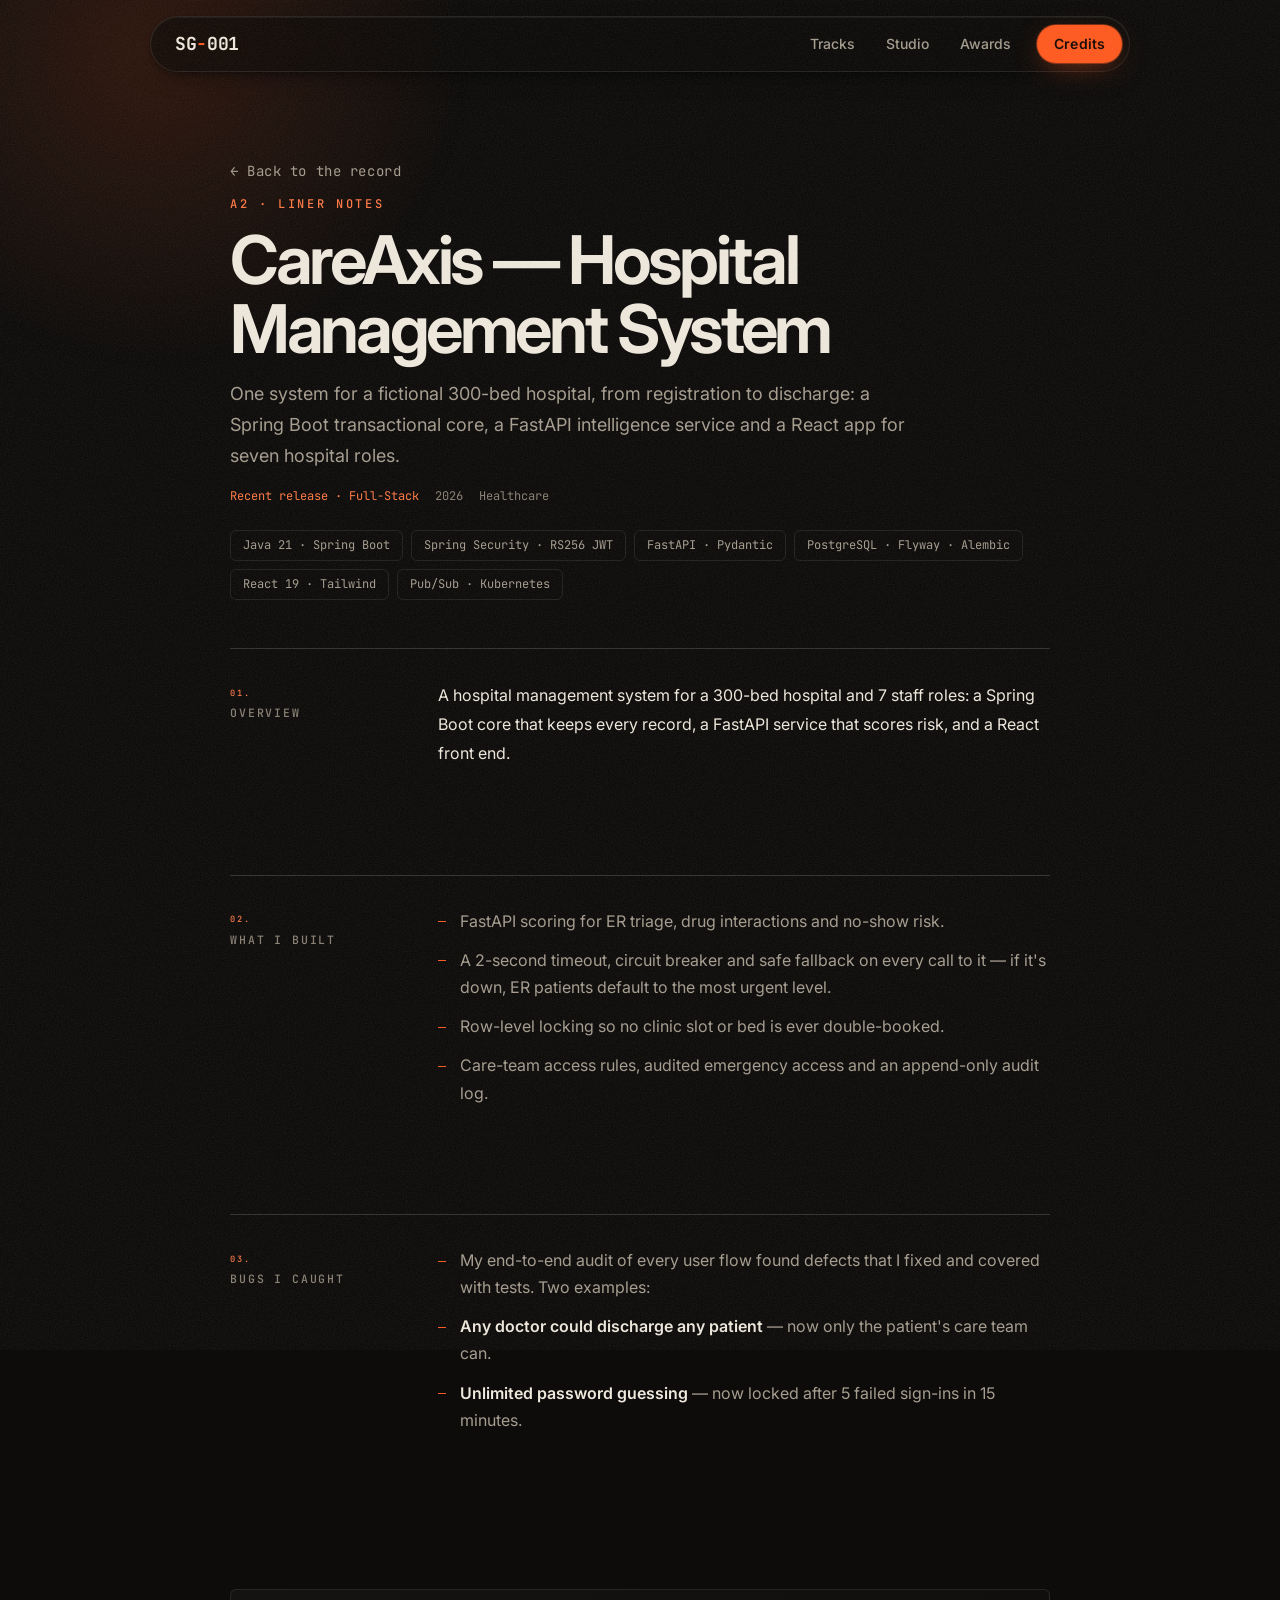
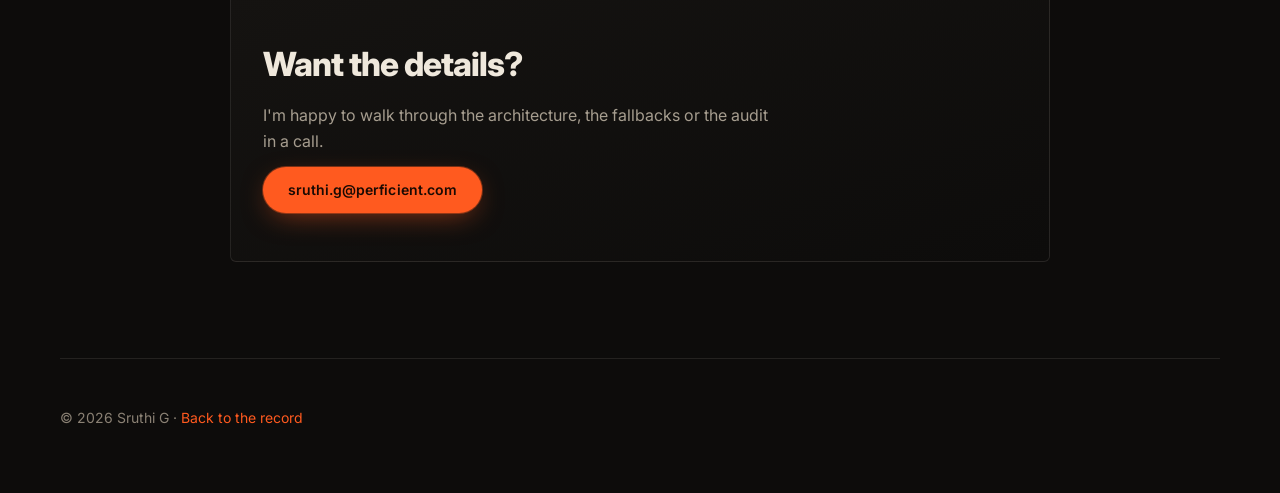
==== commit bc357e6b: "Add files via upload" ====
--- a/case-studies/careaxis.html
+++ b/case-studies/careaxis.html
@@ -4,19 +4,21 @@
   <meta charset="UTF-8" />
   <meta name="theme-color" content="#07090c" />
   <meta name="viewport" content="width=device-width, initial-scale=1.0" />
-  <title>CareAxis Hospital Management System · Case Study · Sruthi G</title>
-  <meta name="description" content="Case study: CareAxis, a hospital management system with a Spring Boot core, a FastAPI intelligence service and a React app for 7 hospital roles, built at Perficient." />
+  <title>CareAxis Hospital Management System · Liner notes · Sruthi G.</title>
+  <meta name="description" content="Case study: CareAxis, a hospital management system with a Spring Boot core, a FastAPI intelligence service and a React app for 7 hospital roles." />
   <link rel="stylesheet" href="../style.css" />
+  <link rel="stylesheet" href="../liner.css" />
   <link rel="icon" href="data:image/svg+xml,%3Csvg xmlns='http://www.w3.org/2000/svg' viewBox='0 0 64 64'%3E%3Crect width='64' height='64' rx='14' fill='%2307090c'/%3E%3Ctext x='50%25' y='56%25' text-anchor='middle' dominant-baseline='middle' font-family='monospace' font-weight='700' font-size='28' fill='%235fd4c8'%3ESG%3C/text%3E%3C/svg%3E" />
   <link rel="preconnect" href="https://fonts.googleapis.com" />
   <link rel="preconnect" href="https://fonts.gstatic.com" crossorigin />
   <link href="https://fonts.googleapis.com/css2?family=Inter:wght@400;500;600;700;800&family=JetBrains+Mono:wght@400;600&display=swap" rel="stylesheet" />
   <script>
-    try {
-      document.documentElement.dataset.theme = localStorage.getItem('theme') || 'dark';
-    } catch (e) {
-      document.documentElement.dataset.theme = 'dark';
-    }
+    (function () {
+      var d = document.documentElement, m = 'studio';
+      try { var v = localStorage.getItem('mode'); if (v === 'acoustic' || v === 'live') m = v; } catch (e) {}
+      d.dataset.mode = m;
+      d.dataset.theme = m === 'acoustic' ? 'light' : 'dark';
+    })();
   </script>
 </head>
 <body>
@@ -25,26 +27,18 @@
   <div class="scroll-progress" id="scrollProgress"></div>
   <button class="to-top" id="toTop" aria-label="Back to top">↑</button>
   <header class="nav">
-    <a class="nav-logo" href="../index.html">SG<span class="accent">.</span></a>
+    <a class="nav-logo" href="../index.html">SG<span class="accent">&#8209;</span>001</a>
     <nav class="nav-links">
-      <a href="../index.html#work">Work</a>
-      <a href="../index.html#skills">Skills</a>
-      <a href="../index.html#education">Education</a>
-      <button class="theme-toggle" id="themeToggle" aria-label="Toggle light and dark mode" aria-pressed="false">
-        <span class="halo" aria-hidden="true"></span>
-        <svg class="bulb" viewBox="0 0 24 24" aria-hidden="true">
-          <circle class="glass" cx="12" cy="9.5" r="6.5" />
-          <path class="filament" d="M9.5 13.5c.2 1 .6 1.7 1 2.2h3c.4-.5.8-1.2 1-2.2" />
-          <rect class="base" x="9.6" y="16" width="4.8" height="1.8" rx="0.6" />
-          <rect class="base" x="9" y="18" width="6" height="1.6" rx="0.6" />
-        </svg>
-      </button>
-      <a href="../index.html#contact" class="btn btn-sm btn-primary">Contact</a>
+      <a href="../index.html#tracks">Tracks</a>
+      <a href="../index.html#studio">Studio</a>
+      <a href="../index.html#awards">Awards</a>
+      <a href="../index.html#credits" class="btn btn-sm btn-primary">Credits</a>
     </nav>
   </header>
 
   <section class="cs-hero">
-    <a class="cs-back" href="../index.html#work">← Back to portfolio</a>
+    <a class="cs-back" href="../index.html#a2">← Back to the record</a>
+    <p class="cs-code">A2 · Liner notes</p>
     <h1 class="cs-title">CareAxis — Hospital Management System</h1>
     <p class="cs-sub">
       One system for a fictional 300-bed hospital, from registration to
@@ -52,7 +46,7 @@
       service and a React app for seven hospital roles.
     </p>
     <div class="cs-meta">
-      <span class="cs-tag">Featured · Full-Stack · Perficient</span>
+      <span class="cs-tag">Recent release · Full-Stack</span>
       <span>2026</span>
       <span>Healthcare</span>
     </div>
@@ -88,20 +82,16 @@
         <li><strong>Unlimited password guessing</strong> — now locked after 5 failed sign-ins in 15 minutes.</li>
       </ul>
     </section>
-    <section class="cs-section reveal">
-      <h2><span class="num">04.</span> How I Used AI</h2>
-      <p>Built with AI coding assistants. I wrote the specs, reviewed every change before keeping it, and checked behaviour with tests and the running app — the bugs above were caught that way.</p>
-    </section>
 
     <div class="cs-cta">
       <h3>Want the details?</h3>
-      <p>The source code lives in a private Perficient repository, so I can't link it here — but I'm happy to walk through the architecture, the fallbacks or the audit in a call.</p>
+      <p>I'm happy to walk through the architecture, the fallbacks or the audit in a call.</p>
       <a class="btn btn-primary" href="mailto:sruthi.g@perficient.com">sruthi.g@perficient.com</a>
     </div>
   </main>
 
   <footer class="footer">
-    <p>© 2026 Sruthi G · <a href="../index.html">Back to portfolio</a></p>
+    <p>© 2026 Sruthi G · <a href="../index.html">Back to the record</a></p>
   </footer>
 
   <script src="../script.js"></script>
--- a/liner.css
+++ b/liner.css
@@ -0,0 +1,76 @@
+/* Liner notes: re-skins the case-study pages to match the record (loaded after style.css) */
+html[data-mode='studio']{
+  color-scheme: dark;
+  --bg: #0d0c0b; --bg-elev: #151311;
+  --surface: rgba(239, 232, 220, 0.03); --surface-strong: rgba(239, 232, 220, 0.06); --surface-solid: #151311;
+  --border: rgba(239, 232, 220, 0.1); --border-strong: rgba(239, 232, 220, 0.18);
+  --text: #efe8dc; --muted: #a69d8f; --subtle: #8a8174;
+  --accent: #ff5a1f; --accent-rgb: 255, 90, 31; --accent-2: #ff5a1f; --accent-ink: #1a0a03;
+  --cs-accent-text: #ff7a45;
+  --nav-bg: rgba(13, 12, 11, 0.72);
+  --grain: 0.085;
+}
+html[data-mode='acoustic']{
+  color-scheme: light;
+  --bg: #efe9de; --bg-elev: #e7e0d3;
+  --surface: rgba(255, 255, 255, 0.35); --surface-strong: rgba(255, 255, 255, 0.6); --surface-solid: #f6f2ea;
+  --border: rgba(29, 27, 24, 0.12); --border-strong: rgba(29, 27, 24, 0.22);
+  --text: #1d1b18; --muted: #5d564c; --subtle: #6e665a;
+  --accent: #b9411a; --accent-rgb: 185, 65, 26; --accent-2: #b9411a; --accent-ink: #fff7f2;
+  --cs-accent-text: #a83a12;
+  --nav-bg: rgba(239, 233, 222, 0.78);
+  --grain: 0.07;
+}
+html[data-mode='live']{
+  color-scheme: dark;
+  --bg: #070708; --bg-elev: #101013;
+  --surface: rgba(244, 241, 236, 0.03); --surface-strong: rgba(244, 241, 236, 0.06); --surface-solid: #101013;
+  --border: rgba(244, 241, 236, 0.1); --border-strong: rgba(244, 241, 236, 0.2);
+  --text: #f4f1ec; --muted: #a7a3a0; --subtle: #8c8885;
+  --accent: #ff4b2b; --accent-rgb: 255, 75, 43; --accent-2: #ff4b2b; --accent-ink: #1a0603;
+  --cs-accent-text: #ff6e52;
+  --nav-bg: rgba(7, 7, 8, 0.72);
+  --grain: 0.1;
+}
+
+/* analog texture */
+body::after{
+  content: ''; position: fixed; inset: -50%; z-index: 150; pointer-events: none; opacity: var(--grain);
+  background-image: url("data:image/svg+xml,%3Csvg xmlns='http://www.w3.org/2000/svg' width='220' height='220'%3E%3Cfilter id='n'%3E%3CfeTurbulence type='fractalNoise' baseFrequency='0.85' numOctaves='2' stitchTiles='stitch'/%3E%3CfeColorMatrix values='0 0 0 0 0.5 0 0 0 0 0.5 0 0 0 0 0.5 0 0 0 1.4 -0.35'/%3E%3C/filter%3E%3Crect width='100%25' height='100%25' filter='url(%23n)'/%3E%3C/svg%3E");
+}
+.atmosphere .shape-1{ background: radial-gradient(circle, rgba(var(--accent-rgb), 0.14), transparent 68%); }
+.atmosphere .shape-2, .atmosphere .grid-lines{ display: none; }
+.theme-toggle{ display: none !important; }
+.nav-logo .accent{ color: var(--accent); }
+
+/* liner-notes typography */
+.cs-code{ font: 500 0.75rem/1 var(--font-mono); letter-spacing: 0.22em; text-transform: uppercase; color: var(--cs-accent-text); }
+.cs-back{ letter-spacing: 0.04em; }
+.cs-back:hover{ color: var(--cs-accent-text); }
+.cs-title{ font-weight: 650; letter-spacing: -0.05em; }
+.cs-tag{ color: var(--cs-accent-text); }
+.cs-stack li{ border-radius: 6px; background: transparent; }
+.cs-section{
+  border: 0; border-top: 1px solid var(--border-strong); border-radius: 0;
+  background: none; box-shadow: none;
+  padding: 2rem 0 2.2rem;
+  margin: 0;
+  display: grid; grid-template-columns: 11rem minmax(0, 1fr); gap: 0.5rem 2rem;
+}
+.cs-section > *{ grid-column: 2; }
+.cs-section h2{
+  grid-column: 1; grid-row: 1 / span 10;
+  font: 500 0.72rem/1.5 var(--font-mono); letter-spacing: 0.16em; text-transform: uppercase; color: var(--subtle);
+  margin: 0.35rem 0 0;
+}
+.cs-section h2 .num{ display: block; color: var(--cs-accent-text); margin-bottom: 0.3rem; }
+.cs-section p{ color: var(--text); }
+.cs-section li{ color: var(--muted); }
+.cs-section li::before{ box-shadow: none; border-radius: 0; width: 8px; height: 1px; top: 0.85em; }
+.cs-cta{ border-radius: 6px; background: linear-gradient(160deg, var(--bg-elev), var(--bg)); text-align: left; align-items: flex-start; }
+.cs-cta .btn-primary:hover, .btn-primary:hover{ background: var(--accent); }
+.text-gradient, .accent{ color: var(--accent); }
+@media (max-width: 700px){
+  .cs-section{ grid-template-columns: minmax(0, 1fr); }
+  .cs-section > *, .cs-section h2{ grid-column: 1; grid-row: auto; }
+}
